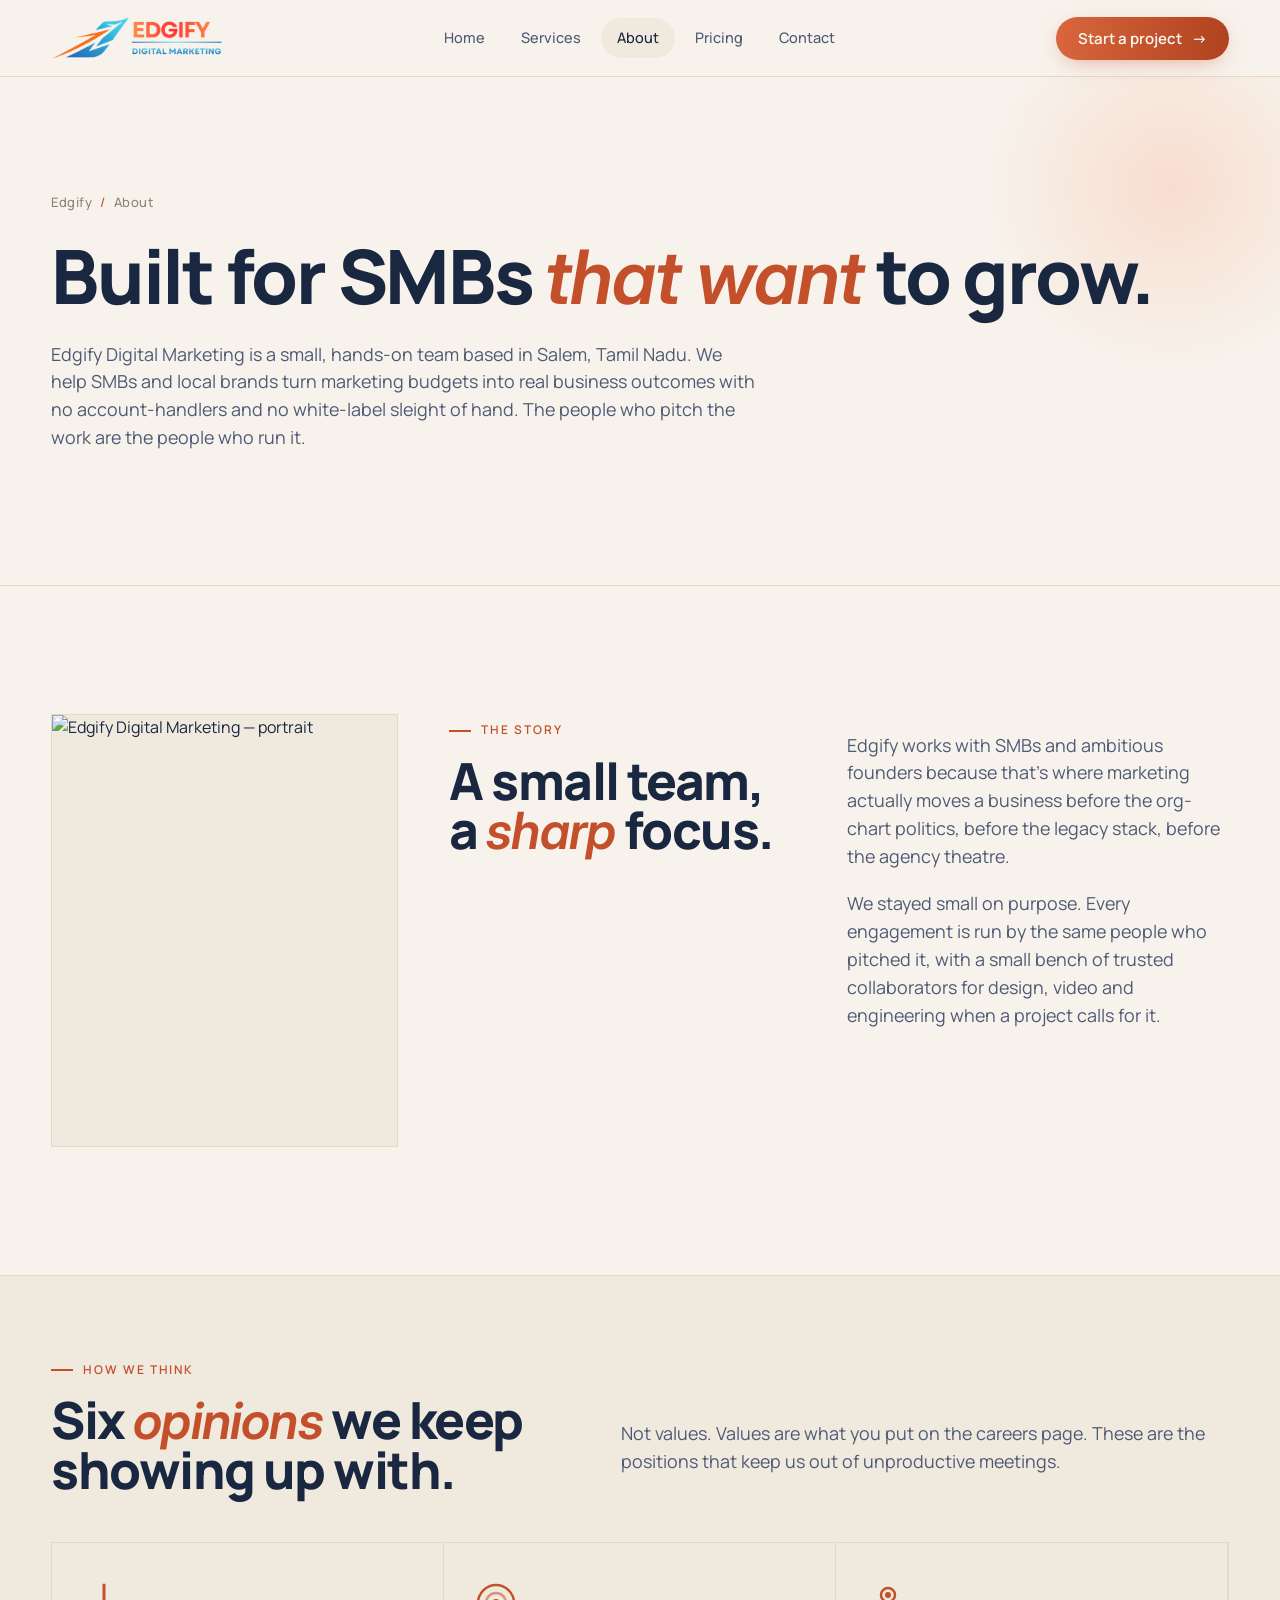
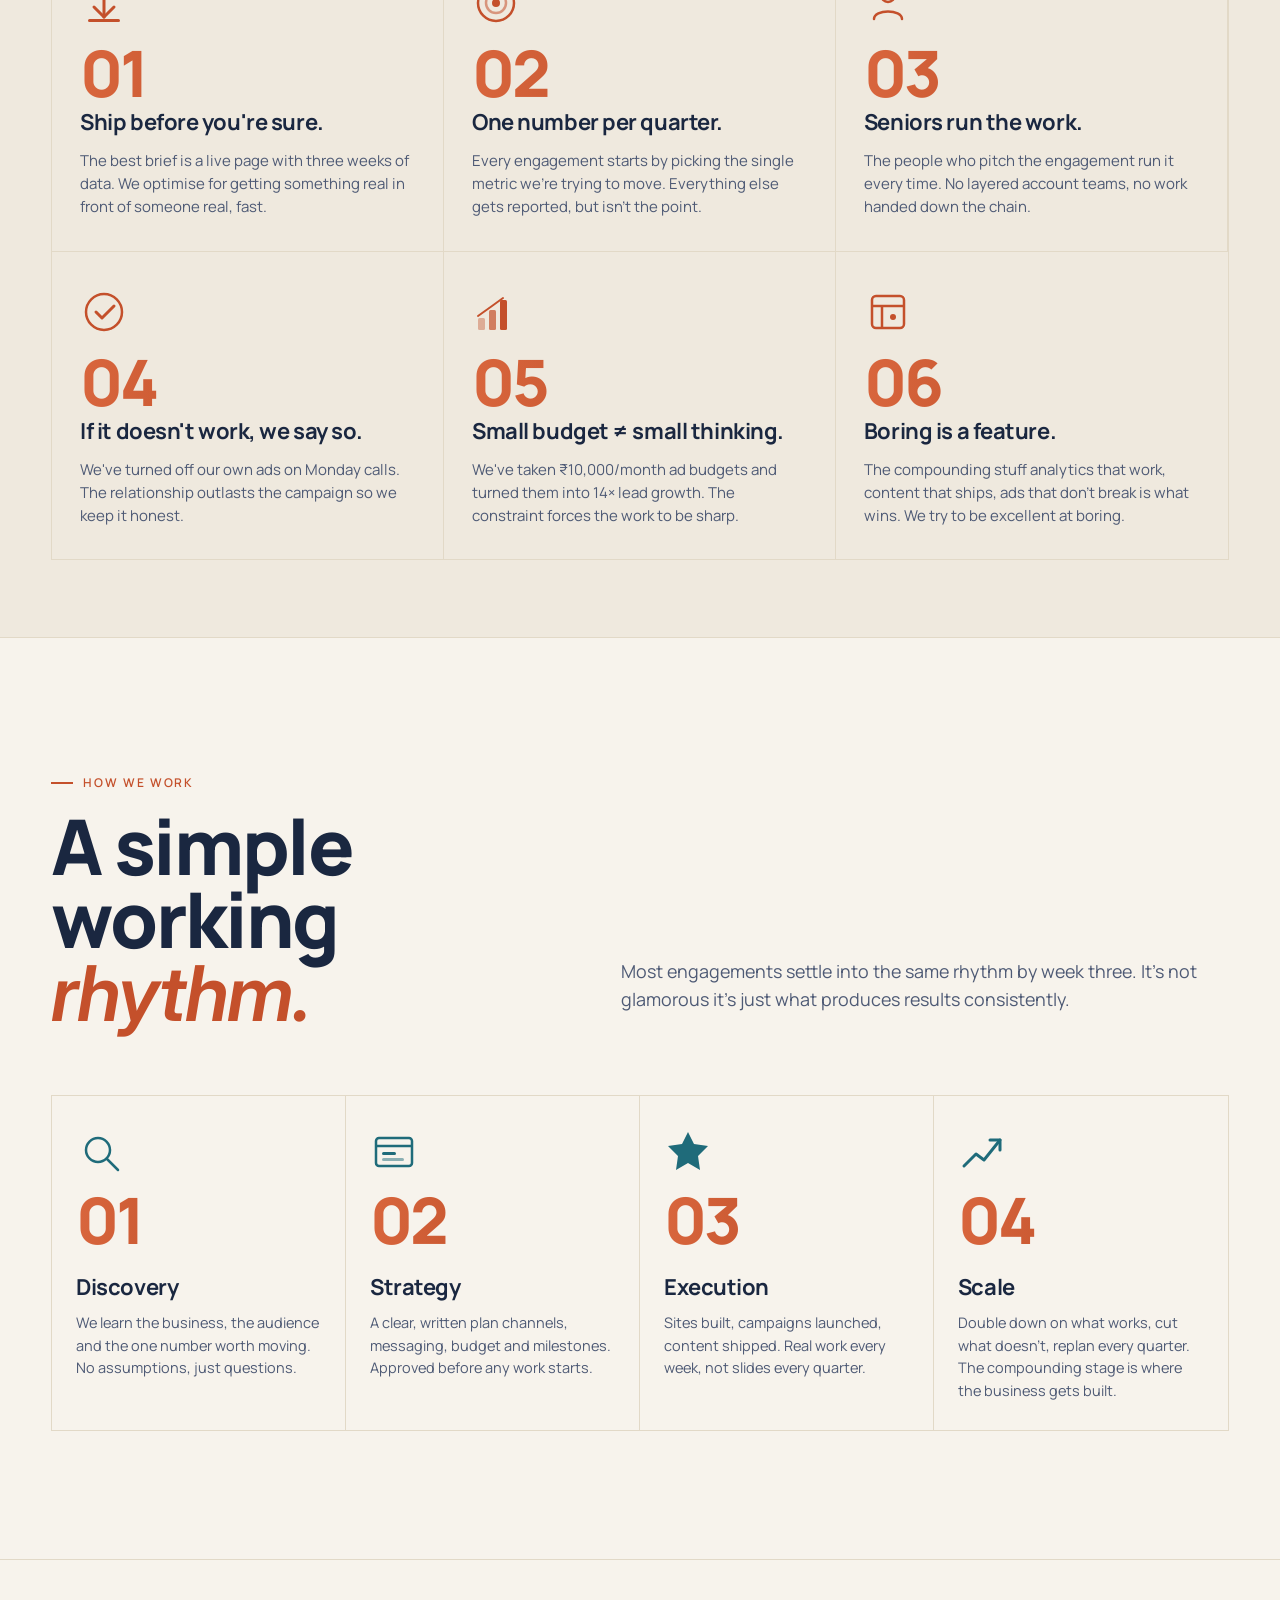
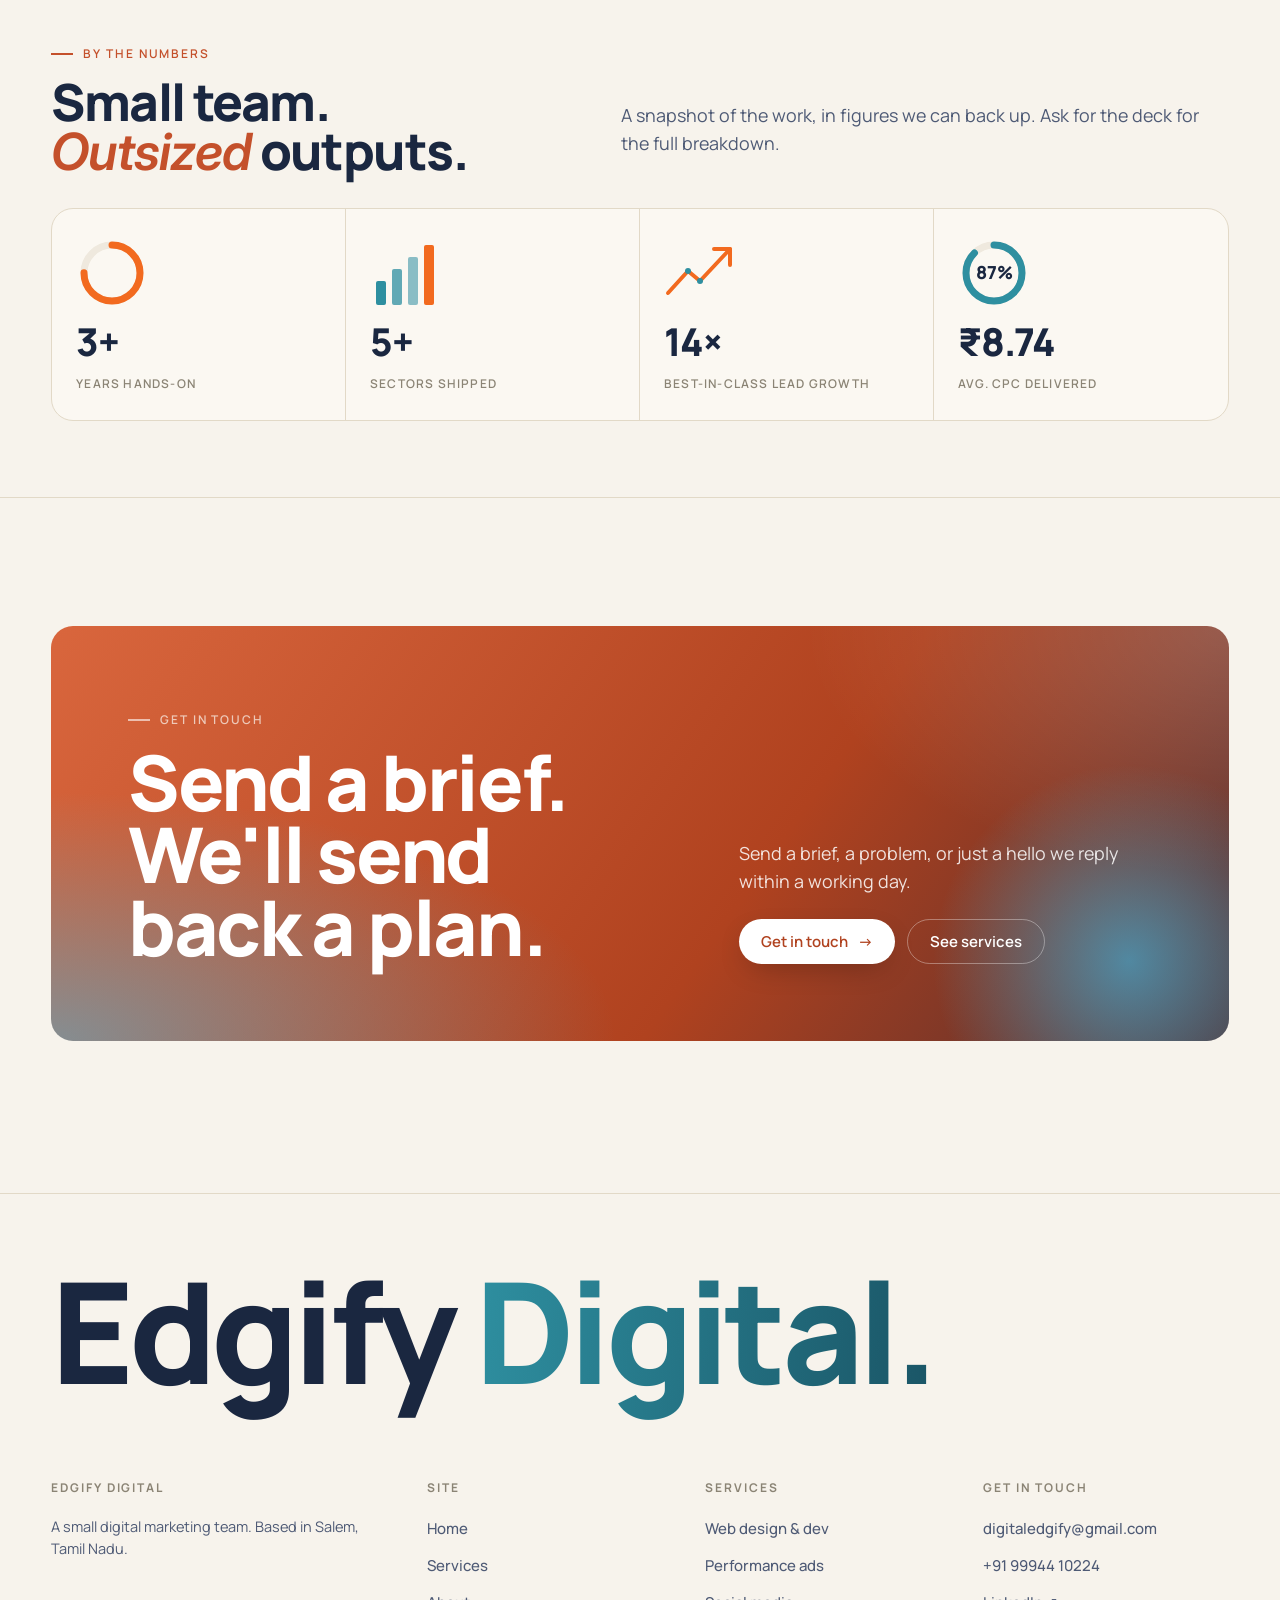
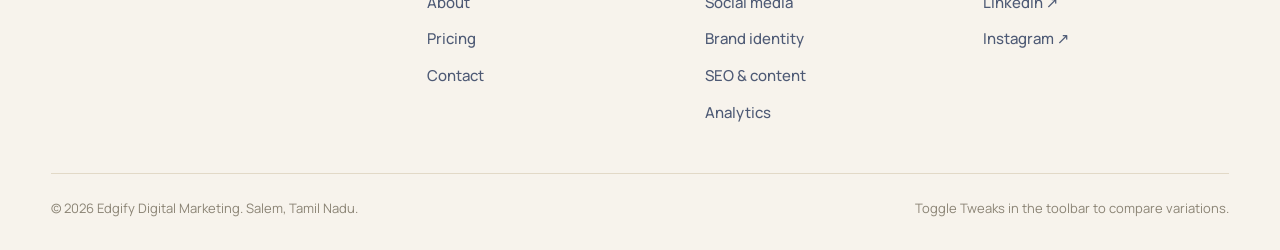
==== about.html @ 475a7336 "Add files via upload" ====
<!DOCTYPE html>
<html lang="en" data-variation="editorial">
<head>
<meta charset="UTF-8" />
<meta name="viewport" content="width=device-width, initial-scale=1.0" />
<title>About Edgify Digital Marketing</title>
<meta name="description" content="A small agency for SMBs. Based in Salem, Tamil Nadu built for businesses that want to ship work, not pitches." />
<link rel="stylesheet" href="assets/styles.css" />
</head>
<body data-screen-label="About">

<header class="nav">
 <div class="container nav-inner">
 <a class="brand" href="index.html" aria-label="Edgify Digital Marketing home"><img src="assets/edgify-logo-light.png" alt="Edgify Digital Marketing" /></a>
 <nav class="nav-links" aria-label="Primary">
 <a href="index.html">Home</a>
 <a href="services.html">Services</a>
 <a href="about.html" class="is-active">About</a>
 <a href="pricing.html">Pricing</a>
 <a href="contact.html">Contact</a>
 </nav>
 <div class="nav-cta">
 <a href="contact.html" class="btn btn-primary">Start a project <span class="btn-arrow">→</span></a>
 </div>
 </div>
</header>

<!-- ============== BANNER ============== -->
<section class="page-banner">
 <div class="container">
 <div class="crumbs"><a href="index.html">Edgify</a> <span>/</span> About</div>
 <h1 class="display h-xl" style="font-size: 75px">Built for SMBs <span class="ital">that want</span> to grow.</h1>
 <p class="lede" style="margin-top:28px;max-width:64ch;">
 Edgify Digital Marketing is a small, hands-on team based in Salem, Tamil Nadu.
 We help SMBs and local brands turn marketing budgets into real business outcomes with no account-handlers and no white-label sleight of hand. The people who pitch
 the work are the people who run it.
 </p>
 </div>
</section>

<!-- ============== STORY ============== -->
<section class="section">
 <div class="container">
 <div class="story-grid">
 <img class="story-portrait" src="assets/about-portrait.webp" alt="Edgify Digital Marketing — portrait" loading="lazy" />
 <div>
 <div class="eyebrow">The story</div>
 <h2 class="display h-md" style="margin-top:16px;">A small team, <br />a <span class="ital">sharp</span> focus.</h2>
 </div>
 <div>
 <p class="lede">
 Edgify works with SMBs and ambitious founders because that's where marketing
 actually moves a business before the org-chart politics, before the legacy stack,
 before the agency theatre.
 </p>
 <p class="lede" style="margin-top:20px;">
 We stayed small on purpose. Every engagement is run by the same people who
 pitched it, with a small bench of trusted collaborators for design, video and
 engineering when a project calls for it.
 </p>
 </div>
 </div>
 </div>
</section>

<!-- ============== VALUES ============== -->
<section class="section-tight" style="background:var(--bg-2);border-block:1px solid var(--line);">
 <div class="container">
 <div class="section-head" style="margin-bottom:48px;">
 <div>
 <div class="eyebrow">How we think</div>
 <h2 class="display h-md" style="margin-top:16px;">Six <span class="ital">opinions</span> we keep showing up with.</h2>
 </div>
 <p class="lede">
 Not values. Values are what you put on the careers page. These are the
 positions that keep us out of unproductive meetings.
 </p>
 </div>
 </div>
 <div class="container" style="padding-inline:0;">
 <div class="values" style="border-inline:1px solid var(--line);margin-inline:var(--pad);">
 <div class="value">
 <span class="icon-mark"><svg viewBox="0 0 48 48" fill="none">
 <path d="M24 6 L24 38" stroke="currentColor" stroke-width="3" stroke-linecap="round"/>
 <path d="M14 28 L24 38 L34 28" stroke="currentColor" stroke-width="3" stroke-linecap="round" stroke-linejoin="round" fill="none"/>
 <rect x="8" y="40" width="32" height="3" rx="1.5" fill="currentColor"/>
 </svg></span>
 <div class="step-num">01</div>
 <h4>Ship before you're sure.</h4>
 <p>The best brief is a live page with three weeks of data. We optimise for getting something real in front of someone real, fast.</p>
 </div>
 <div class="value">
 <span class="icon-mark"><svg viewBox="0 0 48 48" fill="none">
 <circle cx="24" cy="24" r="18" stroke="currentColor" stroke-width="2.5"/>
 <circle cx="24" cy="24" r="10" stroke="currentColor" stroke-width="2.5" opacity="0.55"/>
 <circle cx="24" cy="24" r="4" fill="currentColor"/>
 </svg></span>
 <div class="step-num">02</div>
 <h4>One number per quarter.</h4>
 <p>Every engagement starts by picking the single metric we're trying to move. Everything else gets reported, but isn't the point.</p>
 </div>
 <div class="value">
 <span class="icon-mark"><svg viewBox="0 0 48 48" fill="none">
 <circle cx="24" cy="16" r="7" stroke="currentColor" stroke-width="2.5"/>
 <path d="M10 40 C 10 30, 38 30, 38 40" stroke="currentColor" stroke-width="2.5" fill="none" stroke-linecap="round"/>
 <circle cx="24" cy="16" r="3" fill="currentColor"/>
 </svg></span>
 <div class="step-num">03</div>
 <h4>Seniors run the work.</h4>
 <p>The people who pitch the engagement run it every time. No layered account teams, no work handed down the chain.</p>
 </div>
 <div class="value">
 <span class="icon-mark"><svg viewBox="0 0 48 48" fill="none">
 <circle cx="24" cy="24" r="18" stroke="currentColor" stroke-width="2.5"/>
 <path d="M16 24 L22 30 L34 18" stroke="currentColor" stroke-width="3" stroke-linecap="round" stroke-linejoin="round" fill="none"/>
 </svg></span>
 <div class="step-num">04</div>
 <h4>If it doesn't work, we say so.</h4>
 <p>We've turned off our own ads on Monday calls. The relationship outlasts the campaign so we keep it honest.</p>
 </div>
 <div class="value">
 <span class="icon-mark"><svg viewBox="0 0 48 48" fill="none">
 <rect x="6" y="30" width="7" height="12" rx="1.5" fill="currentColor" opacity="0.4"/>
 <rect x="17" y="22" width="7" height="20" rx="1.5" fill="currentColor" opacity="0.7"/>
 <rect x="28" y="12" width="7" height="30" rx="1.5" fill="currentColor"/>
 <path d="M6 28 L20 18 L31 10" stroke="currentColor" stroke-width="2" fill="none" stroke-linecap="round"/>
 </svg></span>
 <div class="step-num">05</div>
 <h4>Small budget &ne; small thinking.</h4>
 <p>We've taken &#8377;10,000/month ad budgets and turned them into 14&times; lead growth. The constraint forces the work to be sharp.</p>
 </div>
 <div class="value">
 <span class="icon-mark"><svg viewBox="0 0 48 48" fill="none">
 <rect x="8" y="8" width="32" height="32" rx="4" stroke="currentColor" stroke-width="2.5"/>
 <line x1="8" y1="18" x2="40" y2="18" stroke="currentColor" stroke-width="2.5"/>
 <line x1="18" y1="18" x2="18" y2="40" stroke="currentColor" stroke-width="2.5"/>
 <circle cx="29" cy="29" r="3" fill="currentColor"/>
 </svg></span>
 <div class="step-num">06</div>
 <h4>Boring is a feature.</h4>
 <p>The compounding stuff analytics that work, content that ships, ads that don't break is what wins. We try to be excellent at boring.</p>
 </div>
 </div>
 </div>
</section>

<!-- ============== APPROACH ============== -->
<section class="section">
 <div class="container">
 <div class="section-head">
 <div>
 <div class="eyebrow">How we work</div>
 <h2 class="display h-lg" style="margin-top:18px;">A simple working <span class="ital">rhythm.</span></h2>
 </div>
 <p class="lede">
 Most engagements settle into the same rhythm by week three.
 It's not glamorous it's just what produces results consistently.
 </p>
 </div>

 <div class="steps" style="border-inline:1px solid var(--line);">
 <div class="step">
 <span class="icon-mark"><svg viewBox="0 0 48 48" fill="none">
 <circle cx="22" cy="22" r="12" stroke="currentColor" stroke-width="2.5"/>
 <line x1="31" y1="31" x2="42" y2="42" stroke="currentColor" stroke-width="2.5" stroke-linecap="round"/>
 </svg></span>
 <div class="step-num">01</div>
 <h4>Discovery</h4>
 <p>We learn the business, the audience and the one number worth moving. No assumptions, just questions.</p>
 </div>
 <div class="step">
 <span class="icon-mark"><svg viewBox="0 0 48 48" fill="none">
 <rect x="6" y="10" width="36" height="28" rx="3" stroke="currentColor" stroke-width="2.5"/>
 <line x1="6" y1="18" x2="42" y2="18" stroke="currentColor" stroke-width="2.5"/>
 <rect x="12" y="24" width="14" height="3" rx="1.5" fill="currentColor"/>
 <rect x="12" y="30" width="22" height="3" rx="1.5" fill="currentColor" opacity="0.5"/>
 </svg></span>
 <div class="step-num">02</div>
 <h4>Strategy</h4>
 <p>A clear, written plan channels, messaging, budget and milestones. Approved before any work starts.</p>
 </div>
 <div class="step">
 <span class="icon-mark"><svg viewBox="0 0 48 48" fill="none">
 <path d="M24 4 L30 16 L44 18 L34 28 L36 42 L24 35 L12 42 L14 28 L4 18 L18 16 Z" fill="currentColor"/>
 </svg></span>
 <div class="step-num">03</div>
 <h4>Execution</h4>
 <p>Sites built, campaigns launched, content shipped. Real work every week, not slides every quarter.</p>
 </div>
 <div class="step">
 <span class="icon-mark"><svg viewBox="0 0 48 48" fill="none">
 <path d="M6 38 L18 26 L26 32 L42 12" stroke="currentColor" stroke-width="3" stroke-linecap="round" stroke-linejoin="round" fill="none"/>
 <path d="M32 12 L42 12 L42 22" stroke="currentColor" stroke-width="3" stroke-linecap="round" stroke-linejoin="round" fill="none"/>
 </svg></span>
 <div class="step-num">04</div>
 <h4>Scale</h4>
 <p>Double down on what works, cut what doesn't, replan every quarter. The compounding stage is where the business gets built.</p>
 </div>
 </div>
 </div>
</section>

<!-- ============== STATS INFOGRAPHIC ============== -->
<section class="section-tight" style="border-block:1px solid var(--line);">
 <div class="container">
 <div class="section-head" style="margin-bottom:32px;">
 <div>
 <div class="eyebrow">By the numbers</div>
 <h2 class="display h-md" style="margin-top:14px;">Small team. <span class="ital">Outsized</span> outputs.</h2>
 </div>
 <p class="lede">A snapshot of the work, in figures we can back up. Ask for the deck for the full breakdown.</p>
 </div>

 <div class="stat-viz">
 <div class="stat-cell">
 <div class="stat-art" aria-hidden="true">
 <svg viewBox="0 0 72 72">
 <circle cx="36" cy="36" r="28" fill="none" stroke="var(--bg-2)" stroke-width="7"/>
 <circle cx="36" cy="36" r="28" fill="none" stroke="var(--brand-orange)" stroke-width="7" stroke-dasharray="132 176" stroke-linecap="round" transform="rotate(-90 36 36)"/>
 </svg>
 </div>
 <div class="stat-num">3+</div>
 <div class="stat-lbl">Years hands-on</div>
 </div>
 <div class="stat-cell">
 <div class="stat-art" aria-hidden="true">
 <svg viewBox="0 0 72 72">
 <g fill="var(--brand-cyan)">
 <rect x="6" y="44" width="10" height="24" rx="2"/>
 <rect x="22" y="32" width="10" height="36" rx="2" opacity="0.75"/>
 <rect x="38" y="20" width="10" height="48" rx="2" opacity="0.55"/>
 <rect x="54" y="8" width="10" height="60" rx="2" fill="var(--brand-orange)"/>
 </g>
 </svg>
 </div>
 <div class="stat-num">5+</div>
 <div class="stat-lbl">Sectors shipped</div>
 </div>
 <div class="stat-cell">
 <div class="stat-art" aria-hidden="true">
 <svg viewBox="0 0 72 72">
 <path d="M4 56 L24 34 L36 44 L66 12" fill="none" stroke="var(--brand-orange)" stroke-width="4" stroke-linecap="round" stroke-linejoin="round"/>
 <path d="M50 12 L66 12 L66 28" fill="none" stroke="var(--brand-orange)" stroke-width="4" stroke-linecap="round" stroke-linejoin="round"/>
 <circle cx="24" cy="34" r="3" fill="var(--brand-cyan)"/>
 <circle cx="36" cy="44" r="3" fill="var(--brand-cyan)"/>
 </svg>
 </div>
 <div class="stat-num">14&times;</div>
 <div class="stat-lbl">Best-in-class lead growth</div>
 </div>
 <div class="stat-cell">
 <div class="stat-art" aria-hidden="true">
 <svg viewBox="0 0 72 72">
 <circle cx="36" cy="36" r="28" fill="none" stroke="var(--bg-2)" stroke-width="7"/>
 <circle cx="36" cy="36" r="28" fill="none" stroke="var(--brand-cyan)" stroke-width="7" stroke-dasharray="154 176" stroke-linecap="round" transform="rotate(-90 36 36)"/>
 <text x="36" y="42" text-anchor="middle" fill="var(--text)" font-family="Manrope" font-weight="800" font-size="18">87%</text>
 </svg>
 </div>
 <div class="stat-num">&#8377;8.74</div>
 <div class="stat-lbl">Avg. CPC delivered</div>
 </div>
 </div>
 </div>
</section>

<!-- ============== CTA ============== -->
<section class="section">
 <div class="container">
 <div class="cta-block">
 <div>
 <div class="eyebrow" style="color:var(--accent-ink);opacity:0.7;">Get in touch</div>
 <h2 class="display h-lg" style="margin-top:16px;">Send a brief. We'll send back a plan.</h2>
 </div>
 <div>
 <p class="lede">Send a brief, a problem, or just a hello we reply within a working day.</p>
 <div class="hero-actions" style="margin-top:24px;">
 <a class="btn btn-primary" href="contact.html">Get in touch <span class="btn-arrow">&rarr;</span></a>
 <a class="btn btn-ghost" href="services.html">See services</a>
 </div>
 </div>
 </div>
 </div>
</section>

<footer class="footer">
 <div class="container">
 <p class="footer-claim">Edgify <span class="grad">Digital.</span></p>
 <div class="footer-grid">
 <div class="footer-col">
 <h5>Edgify Digital</h5>
 <p style="color:var(--text-dim);font-size:14.5px;max-width:36ch;margin:0;">A small digital marketing team. Based in Salem, Tamil Nadu.</p>
 </div>
 <div class="footer-col">
 <h5>Site</h5>
 <ul>
 <li><a href="index.html">Home</a></li>
 <li><a href="services.html">Services</a></li>
 <li><a href="about.html">About</a></li>
 <li><a href="pricing.html">Pricing</a></li>
 <li><a href="contact.html">Contact</a></li>
 </ul>
 </div>
 <div class="footer-col">
 <h5>Services</h5>
 <ul>
 <li><a href="services.html#web">Web design &amp; dev</a></li>
 <li><a href="services.html#ads">Performance ads</a></li>
 <li><a href="services.html#social">Social media</a></li>
 <li><a href="services.html#brand">Brand identity</a></li>
 <li><a href="services.html#seo">SEO &amp; content</a></li>
 <li><a href="services.html#analytics">Analytics</a></li>
 </ul>
 </div>
 <div class="footer-col">
 <h5>Get in touch</h5>
 <ul>
 <li><a href="mailto:digitaledgify@gmail.com">digitaledgify@gmail.com</a></li>
 <li><a href="tel:+919994410224">+91 99944 10224</a></li>
 <li><a href="https://linkedin.com/in/snehapriya-karthikeyan-6699b81b1" target="_blank" rel="noopener">LinkedIn ↗</a></li>
 <li><a href="#">Instagram ↗</a></li>
 </ul>
 </div>
 </div>
 <div class="footer-bottom">
 <span>© 2026 Edgify Digital Marketing. Salem, Tamil Nadu.</span>
 <span>Toggle Tweaks in the toolbar to compare variations.</span>
 </div>
 </div>
</footer>

<script src="assets/image-slot.js"></script>
<script src="assets/mobile-nav.js"></script>
<script src="assets/tweaks.js"></script>
</body>
</html>
---- assets/styles.css ----
/* =========================================================
   Edgify Digital Marketing — shared stylesheet
   Brand palette pulled from the logo:
     Coral   #FF6B3B  — wordmark gradient start
     Red     #E63A2A  — wordmark gradient end
     Sky     #3FC1F0  — mark light
     Blue    #1F7CC8  — mark deep / subtitle
     Navy    #0B2A4A  — deep support
   Two variations: Bold Dark (default) and Bold Light.
   ========================================================= */

@import url('https://fonts.googleapis.com/css2?family=Manrope:wght@400;500;600;700;800&family=Inter:wght@400;500;600&display=swap');

/* ---------- BRAND TOKENS (variation-agnostic) ---------- */
:root {
  /* Sampled from the logo:
       Coral   #FF6B3B  — wordmark gradient start
       Red     #E63A2A  — wordmark gradient end
       Sky     #3FC1F0  — mark light
       Blue    #1F7CC8  — mark deep / subtitle
       Ink     #0B2A4A  — deep navy support
  */
  --brand-coral:  #FF6B3B;
  --brand-red:    #E63A2A;
  --brand-orange: #F26A1F;
  --brand-sky:    #3FC1F0;
  --brand-cyan:   #3FC1F0;
  --brand-blue:   #1F7CC8;
  --brand-navy:   #0B2A4A;
  --brand-orange-soft: #FFE4D5;

  --radius: 14px;
  --radius-lg: 22px;
  --container: 1280px;
  --pad: clamp(20px, 4vw, 56px);

  --font-display: 'Manrope', system-ui, sans-serif;
  --font-body:    'Manrope', system-ui, sans-serif;
  --display-weight: 800;
  --display-tracking: -0.03em;
  --display-italic: normal;
  --display-case: none;
}

/* ---------- VARIATION A: BOLD DARK (default) ---------- */
:root,
:root[data-variation="sharp"] {
  --bg:           #07172B;   /* deep brand navy */
  --bg-2:         #0F2540;
  --surface:      #142F4F;
  --line:         #1F3F66;
  --text:         #F4F8FF;
  --text-dim:     #A7BCD6;
  --text-mute:    #6F86A3;

  --accent:       var(--brand-coral);
  --accent-ink:   #FFFFFF;
  --accent-2:     var(--brand-sky);
  --accent-soft:  rgba(255,107,59,0.16);
}

/* ---------- VARIATION B: BOLD LIGHT (premium editorial) ---------- */
:root[data-variation="editorial"] {
  --bg:           #F7F3EC;   /* warm paper */
  --bg-2:         #EFE9DE;   /* deeper cream */
  --surface:      #FBF8F2;   /* ivory */
  --line:         #E2D9C7;   /* warm taupe */
  --text:         #1A2740;   /* ink navy */
  --text-dim:     #4E5A75;
  --text-mute:    #8B8475;   /* warm gray-taupe */

  --accent:       #C4502B;   /* burnished terracotta — restrained coral */
  --accent-ink:   #FBF8F2;
  --accent-2:     #1F6B7A;   /* deep teal — restrained cyan */
  --accent-soft:  rgba(196,80,43,0.10);

  /* Override gradient endpoints used by .grad / .grad-orange / case thumbs */
  --brand-coral:  #D9663D;
  --brand-red:    #B0421F;
  --brand-sky:    #2E8FA0;
  --brand-cyan:   #2E8FA0;
  --brand-blue:   #1A5566;
  --brand-navy:   #0E1F3A;
}

/* ---------- Display type variants (tweak) ---------- */
:root[data-typeset="grotesk"] {
  --font-display: 'Manrope', system-ui, sans-serif;
  --display-weight: 800;
  --display-tracking: -0.03em;
  --display-case: none;
}
:root[data-typeset="serif"] {
  --font-display: 'Inter', system-ui, sans-serif;
  --display-weight: 700;
  --display-tracking: -0.025em;
  --display-case: none;
}
:root[data-typeset="condensed"] {
  --font-display: 'Manrope', system-ui, sans-serif;
  --display-weight: 800;
  --display-tracking: -0.05em;
  --display-case: uppercase;
}

/* ---------- Reset / base ---------- */
*, *::before, *::after { box-sizing: border-box; }
html { -webkit-text-size-adjust: 100%; scroll-behavior: smooth; }
body {
  margin: 0;
  font-family: var(--font-body);
  background: var(--bg);
  color: var(--text);
  font-size: 16px;
  line-height: 1.55;
  -webkit-font-smoothing: antialiased;
  text-rendering: optimizeLegibility;
}
img, svg { display: block; max-width: 100%; }
a { color: inherit; text-decoration: none; }
button { font: inherit; cursor: pointer; border: 0; background: none; color: inherit; }
hr { border: 0; border-top: 1px solid var(--line); margin: 0; }

::selection { background: var(--accent); color: var(--accent-ink); }

/* ---------- Layout primitives ---------- */
.container {
  max-width: var(--container);
  margin: 0 auto;
  padding-inline: var(--pad);
}
.section { padding-block: clamp(72px, 10vw, 140px); }
.section-tight { padding-block: clamp(48px, 6vw, 80px); }

/* ---------- Display type ---------- */
.display {
  font-family: var(--font-display);
  font-weight: var(--display-weight);
  letter-spacing: var(--display-tracking);
  font-style: var(--display-italic);
  text-transform: var(--display-case);
  line-height: 0.95;
  color: var(--text);
  text-wrap: balance;
  margin: 0;
}
.h-xl { font-size: clamp(48px, 9vw, 132px); }
.h-lg { font-size: clamp(40px, 6vw, 84px); }
.h-md { font-size: clamp(32px, 4vw, 56px); }
.h-sm { font-size: clamp(24px, 2.6vw, 36px); }

.eyebrow {
  font-family: var(--font-body);
  font-size: 12px;
  letter-spacing: 0.16em;
  text-transform: uppercase;
  font-weight: 600;
  color: var(--accent);
  display: inline-flex;
  align-items: center;
  gap: 10px;
}
.eyebrow::before {
  content: "";
  width: 22px;
  height: 2px;
  background: currentColor;
}

.lede {
  font-size: clamp(17px, 1.4vw, 21px);
  line-height: 1.55;
  color: var(--text-dim);
  max-width: 60ch;
  text-wrap: pretty;
}

/* accent helpers */
.text-accent { color: var(--accent); }
.text-cyan   { color: var(--accent-2); }

/* italic accent (used in headlines) */
.ital {
  font-family: 'Inter', system-ui, sans-serif;
  font-style: italic;
  font-weight: 600;
  letter-spacing: -0.015em;
  color: var(--accent);
}

/* gradient text for highlighted words (matches logo cyan→blue) */
.grad {
  background: linear-gradient(95deg, var(--brand-sky) 0%, var(--brand-blue) 100%);
  -webkit-background-clip: text;
  background-clip: text;
  color: transparent;
}
.grad-orange {
  background: linear-gradient(95deg, var(--brand-coral) 0%, var(--brand-red) 100%);
  -webkit-background-clip: text;
  background-clip: text;
  color: transparent;
}

/* ---------- Nav ---------- */
.nav {
  position: sticky;
  top: 0;
  z-index: 50;
  background: color-mix(in oklab, var(--bg) 86%, transparent);
  backdrop-filter: blur(14px);
  -webkit-backdrop-filter: blur(14px);
  border-bottom: 1px solid var(--line);
}
.nav-inner {
  display: flex;
  align-items: center;
  justify-content: space-between;
  gap: 24px;
  height: 76px;
}
.brand {
  display: inline-flex;
  align-items: center;
  gap: 0;
}
.brand img {
  height: 44px;
  width: auto;
  display: block;
}
.nav-links {
  display: flex;
  gap: 4px;
  align-items: center;
}
.nav-links a {
  padding: 9px 16px;
  border-radius: 999px;
  font-size: 14.5px;
  font-weight: 500;
  color: var(--text-dim);
  transition: color .15s ease, background .15s ease;
}
.nav-links a:hover { color: var(--text); background: var(--bg-2); }
.nav-links a.is-active { color: var(--text); background: var(--bg-2); }

@media (max-width: 820px) {
  .nav-links { display: none; }
  .brand img { height: 36px; }
}

/* ---------- Buttons ---------- */
.btn {
  display: inline-flex;
  align-items: center;
  gap: 10px;
  padding: 14px 22px;
  border-radius: 999px;
  font-family: var(--font-body);
  font-weight: 600;
  font-size: 15px;
  line-height: 1;
  transition: transform .15s ease, background .15s ease, color .15s ease, border-color .15s ease, box-shadow .15s ease;
  white-space: nowrap;
}
.btn-primary {
  background: linear-gradient(95deg, var(--brand-coral) 0%, var(--brand-red) 100%);
  color: var(--accent-ink);
  box-shadow: 0 6px 24px -8px color-mix(in oklab, var(--accent) 55%, transparent);
}
.btn-primary:hover { transform: translateY(-1px); box-shadow: 0 10px 30px -8px color-mix(in oklab, var(--accent) 70%, transparent); }
.btn-ghost {
  border: 1px solid var(--line);
  color: var(--text);
}
.btn-ghost:hover { background: var(--bg-2); border-color: var(--text-dim); }
.btn-cyan {
  background: var(--accent-2);
  color: #fff;
}
.btn-cyan:hover { transform: translateY(-1px); }
.btn-arrow { transition: transform .2s ease; display: inline-block; }
.btn:hover .btn-arrow { transform: translateX(3px); }

/* ---------- Hero ---------- */
.hero { padding-top: clamp(48px, 6vw, 96px); padding-bottom: clamp(56px, 7vw, 120px); position: relative; overflow: hidden; }

/* glow background fixture */
.hero::before {
  content: "";
  position: absolute;
  inset: -200px -200px auto auto;
  width: 760px;
  height: 760px;
  background:
    radial-gradient(closest-side, rgba(255,107,59,0.26), transparent 70%);
  pointer-events: none;
  z-index: 0;
}
.hero::after {
  content: "";
  position: absolute;
  left: -260px;
  bottom: -260px;
  width: 800px;
  height: 800px;
  background:
    radial-gradient(closest-side, rgba(63,193,240,0.24), transparent 70%);
  pointer-events: none;
  z-index: 0;
}
:root[data-variation="editorial"] .hero::before { background: radial-gradient(closest-side, rgba(255,107,59,0.16), transparent 70%); }
:root[data-variation="editorial"] .hero::after  { background: radial-gradient(closest-side, rgba(31,124,200,0.12), transparent 70%); }

.hero .container { position: relative; z-index: 1; }

/* Split layout (default) */
.hero[data-layout="split"] .hero-grid {
  display: grid;
  grid-template-columns: 1.25fr 1fr;
  gap: clamp(32px, 5vw, 80px);
  align-items: end;
}
.hero[data-layout="split"] .hero-visual {
  align-self: end;
  aspect-ratio: 3/5;
  position: relative;
  border-radius: var(--radius-lg);
  overflow: hidden;
  background: var(--surface);
  border: 1px solid var(--line);
}
@media (max-width: 900px) {
  .hero[data-layout="split"] .hero-grid { grid-template-columns: 1fr; }
  .hero[data-layout="split"] .hero-visual { min-height: 280px; }
}

/* Centered layout */
.hero[data-layout="centered"] .hero-grid {
  display: grid;
  gap: 40px;
  text-align: center;
  justify-items: center;
}
.hero[data-layout="centered"] .hero-grid .lede { margin-inline: auto; text-align: center; }
.hero[data-layout="centered"] .hero-actions { justify-content: center; }
.hero[data-layout="centered"] .hero-visual,
.hero[data-layout="centered"] .hero-rail { display: none; }

/* List layout */
.hero[data-layout="list"] .hero-grid {
  display: grid;
  grid-template-columns: 1.4fr 1fr;
  gap: clamp(32px, 5vw, 80px);
  align-items: end;
}
.hero[data-layout="list"] .hero-visual { display: none; }
.hero[data-layout="list"] .hero-rail { display: block; }
.hero-rail { display: none; }
.hero-rail ol {
  list-style: none;
  margin: 0;
  padding: 0;
  border-top: 1px solid var(--line);
}
.hero-rail li {
  display: grid;
  grid-template-columns: 40px 1fr auto;
  align-items: center;
  gap: 14px;
  padding: 16px 0;
  border-bottom: 1px solid var(--line);
  font-size: 17px;
  font-weight: 500;
  color: var(--text);
}
.hero-rail li span:first-child {
  color: var(--accent);
  font-weight: 700;
  font-size: 13px;
  letter-spacing: 0.04em;
}
.hero-rail li span:last-child {
  color: var(--accent);
  font-size: 16px;
}
@media (max-width: 900px) {
  .hero[data-layout="list"] .hero-grid { grid-template-columns: 1fr; }
}

.hero-actions {
  display: flex;
  flex-wrap: wrap;
  gap: 12px;
  margin-top: 36px;
}

.hero-meta {
  display: flex;
  gap: 32px;
  margin-top: 56px;
  padding-top: 28px;
  border-top: 1px solid var(--line);
  flex-wrap: wrap;
}
.hero-meta > div { flex: 1; min-width: 140px; }
.hero-meta .num {
  font-family: var(--font-display);
  font-weight: var(--display-weight);
  font-size: clamp(28px, 3vw, 44px);
  letter-spacing: var(--display-tracking);
  line-height: 1;
  color: var(--text);
}
.hero-meta .lbl { font-size: 13px; color: var(--text-mute); margin-top: 8px; font-weight: 500; }

/* Hero visual — gradient panel echoing the logo (cyan → navy + orange streak) */
.hero-orbit {
  position: relative;
  width: 100%;
  height: 100%;
  background:
    radial-gradient(85% 100% at 18% 95%, rgba(63,193,240,0.50), transparent 65%),
    radial-gradient(70% 85% at 100% 5%, rgba(255,107,59,0.40), transparent 60%),
    linear-gradient(155deg, var(--brand-sky) 0%, var(--brand-blue) 40%, var(--brand-navy) 100%);
}
:root[data-variation="editorial"] .hero-orbit {
  background:
    radial-gradient(85% 100% at 18% 95%, rgba(63,193,240,0.60), transparent 65%),
    radial-gradient(70% 85% at 100% 5%, rgba(255,107,59,0.45), transparent 60%),
    linear-gradient(155deg, var(--brand-sky) 0%, var(--brand-blue) 40%, var(--brand-navy) 100%);
}
.hero-orbit-mark {
  position: absolute;
  inset: 0;
  display: flex;
  align-items: center;
  justify-content: center;
  padding: 36px;
}
.hero-orbit-mark img { width: 78%; height: auto; filter: drop-shadow(0 14px 40px rgba(0,0,0,0.35)); }
.hero-orbit-pills {
  position: absolute;
  left: 24px;
  bottom: 24px;
  right: 24px;
  display: flex;
  gap: 8px;
  flex-wrap: wrap;
}
.hero-orbit-pill {
  background: rgba(255,255,255,0.10);
  backdrop-filter: blur(8px);
  border: 1px solid rgba(255,255,255,0.18);
  color: #fff;
  font-size: 12px;
  font-weight: 600;
  padding: 7px 12px;
  border-radius: 999px;
  letter-spacing: 0.04em;
}
.hero-orbit-pill.is-on { background: linear-gradient(95deg, var(--brand-coral), var(--brand-red)); border-color: transparent; }

/* Hero photo (replaces orbit) */
.hero-photo {
  width: 100%;
  height: 100%;
  object-fit: cover;
  object-position: center center;
  display: block;
}

/* ---------- Marquee ---------- */
.marquee {
  border-block: 1px solid var(--line);
  overflow: hidden;
  padding-block: 20px;
  background: var(--bg);
}
.marquee-track {
  display: flex;
  gap: 56px;
  align-items: center;
  white-space: nowrap;
  animation: marquee 38s linear infinite;
  font-family: var(--font-display);
  font-weight: 700;
  font-size: clamp(20px, 2.4vw, 30px);
  letter-spacing: -0.02em;
  color: var(--text);
}
.marquee-track .dot { color: var(--accent); }
.marquee:hover .marquee-track { animation-play-state: paused; }
@keyframes marquee {
  from { transform: translateX(0); }
  to   { transform: translateX(-50%); }
}

/* ---------- Services grid ---------- */
.services {
  display: grid;
  grid-template-columns: repeat(12, 1fr);
  gap: 0;
  border-top: 1px solid var(--line);
}
.service {
  grid-column: span 4;
  padding: 36px 28px 32px;
  border-right: 1px solid var(--line);
  border-bottom: 1px solid var(--line);
  position: relative;
  transition: background .2s ease;
  display: flex;
  flex-direction: column;
  gap: 16px;
  min-height: 300px;
}
.service::before {
  content: "";
  position: absolute;
  inset: auto 0 0 0;
  height: 3px;
  background: var(--accent);
  transform: scaleX(0);
  transform-origin: left;
  transition: transform .25s ease;
}
.service-mark {
  width: 56px;
  height: 56px;
  color: var(--accent);
  display: flex;
  align-items: center;
  justify-content: center;
  margin-bottom: 4px;
}
.service-mark svg {
  width: 100%;
  height: 100%;
  transition: transform .35s cubic-bezier(.2,.7,.2,1);
}
.service:hover .service-mark svg { transform: rotate(-4deg) scale(1.04); }
.service:hover { background: var(--bg-2); }
.service:hover::before { transform: scaleX(1); }
.service-icon {
  width: 44px; height: 44px;
  border-radius: 12px;
  background: var(--accent-soft);
  color: var(--accent);
  display: flex; align-items: center; justify-content: center;
  font-family: var(--font-display); font-weight: 800; font-size: 18px;
  letter-spacing: -0.04em;
}
.service-num {
  font-family: var(--font-display);
  font-weight: 700;
  font-size: 13px;
  color: var(--accent);
  letter-spacing: 0.08em;
  text-transform: uppercase;
}
.service h3 {
  font-family: var(--font-display);
  font-weight: 700;
  letter-spacing: -0.02em;
  font-size: clamp(22px, 2vw, 28px);
  line-height: 1.1;
  margin: 0;
  text-wrap: balance;
}
.service p {
  margin: 0;
  color: var(--text-dim);
  font-size: 15px;
  line-height: 1.55;
}
.service-cta {
  margin-top: auto;
  display: inline-flex;
  align-items: center;
  gap: 8px;
  font-size: 14px;
  font-weight: 600;
  color: var(--accent);
}
@media (max-width: 1000px) {
  .service { grid-column: span 6; }
}
@media (max-width: 640px) {
  .service { grid-column: span 12; min-height: 0; }
}

/* ---------- Section header ---------- */
.section-head {
  display: grid;
  grid-template-columns: 1fr 1.2fr;
  gap: clamp(24px, 5vw, 80px);
  align-items: end;
  margin-bottom: clamp(40px, 5vw, 72px);
}
@media (max-width: 820px) {
  .section-head { grid-template-columns: 1fr; }
}

/* ---------- Process / steps ---------- */
.steps {
  display: grid;
  grid-template-columns: repeat(4, 1fr);
  gap: 0;
  border-top: 1px solid var(--line);
}
.step {
  padding: 32px 24px 28px;
  border-right: 1px solid var(--line);
  border-bottom: 1px solid var(--line);
  position: relative;
}
.step:last-child { border-right: 0; }
.step-num {
  font-family: var(--font-display);
  font-weight: 800;
  letter-spacing: -0.05em;
  font-size: clamp(40px, 5vw, 72px);
  color: var(--accent);
  line-height: 1;
  background: linear-gradient(95deg, var(--brand-coral) 0%, var(--brand-red) 100%);
  -webkit-background-clip: text;
  background-clip: text;
  color: transparent;
}
.step h4 {
  font-family: var(--font-display);
  font-weight: 700;
  letter-spacing: -0.02em;
  font-size: 22px;
  margin: 18px 0 8px;
}
.step p { margin: 0; color: var(--text-dim); font-size: 14.5px; }
@media (max-width: 820px) {
  .steps { grid-template-columns: repeat(2, 1fr); }
  .step:nth-child(2) { border-right: 0; }
}

/* ---------- Work / case studies ---------- */
.work {
  display: grid;
  grid-template-columns: repeat(6, 1fr);
  gap: 24px;
}
.case {
  border: 1px solid var(--line);
  border-radius: var(--radius-lg);
  overflow: hidden;
  background: var(--surface);
  display: flex;
  flex-direction: column;
  transition: transform .2s ease;
}
.case:hover { transform: translateY(-3px); }
.case .case-thumb { aspect-ratio: 4/3; }
.case-body { padding: 24px 26px 26px; }
.case-tag {
  font-size: 11.5px;
  letter-spacing: 0.12em;
  text-transform: uppercase;
  color: var(--accent);
  font-weight: 700;
}
.case h4 {
  font-family: var(--font-display);
  font-weight: 700;
  letter-spacing: -0.02em;
  font-size: 24px;
  margin: 10px 0 6px;
  line-height: 1.15;
}
.case p { margin: 0; color: var(--text-dim); font-size: 14.5px; }
.case-result {
  display: flex;
  gap: 18px;
  margin-top: 20px;
  padding-top: 18px;
  border-top: 1px solid var(--line);
  flex-wrap: wrap;
}
.case-result .num {
  font-family: var(--font-display);
  font-weight: 800;
  letter-spacing: -0.03em;
  font-size: 24px;
  color: var(--text);
}
.case-result .lbl { font-size: 11.5px; color: var(--text-mute); text-transform: uppercase; letter-spacing: 0.08em; margin-top: 4px; font-weight: 600; }
.case-feature { grid-column: span 4; }
.case-half    { grid-column: span 2; }
@media (max-width: 1000px) {
  .case-feature, .case-half { grid-column: span 3; }
}
@media (max-width: 720px) {
  .case-feature, .case-half { grid-column: span 6; }
}

/* Case thumb fills — lean into the logo gradient (cyan → navy + orange streaks) */
.case-thumb {
  position: relative;
  overflow: hidden;
  display: flex;
  align-items: flex-end;
  justify-content: flex-start;
  padding: 24px;
  color: #fff;
  font-family: var(--font-display);
  font-weight: 800;
  font-size: 36px;
  letter-spacing: -0.03em;
  line-height: 0.95;
}
.case-thumb.t-1 { background: linear-gradient(150deg, var(--brand-sky) 0%, var(--brand-blue) 55%, var(--brand-navy) 100%); }
.case-thumb.t-2 { background: linear-gradient(150deg, var(--brand-coral) 0%, var(--brand-red) 55%, var(--brand-navy) 100%); }
.case-thumb.t-3 { background: linear-gradient(150deg, var(--brand-sky) 0%, var(--brand-blue) 100%); }
.case-thumb.t-4 { background: linear-gradient(150deg, var(--brand-navy) 0%, var(--brand-coral) 100%); }
.case-thumb.t-5 { background: linear-gradient(150deg, var(--brand-blue) 0%, var(--brand-navy) 60%, var(--brand-red) 100%); }
.case-thumb .thumb-art {
  position: absolute;
  inset: 0;
  width: 100%;
  height: 100%;
  pointer-events: none;
}
.case-thumb .thumb-label {
  position: relative;
  z-index: 2;
  text-shadow: 0 2px 12px rgba(0,0,0,0.4);
}
.case:hover .case-thumb .thumb-art { transform: scale(1.04); transition: transform .5s ease; }

/* Website-screenshot hover-scroll */
.case-thumb.has-shot { background: var(--bg-2); }
.case-thumb.has-shot::after { display: none; } /* drop the striped overlay on screenshot thumbs */
.case-shot {
  position: absolute;
  inset: 0;
  overflow: hidden;
  border-radius: inherit;
  z-index: 0;
}
.case-shot img {
  display: block;
  width: 100%;
  height: auto;
  transform: translateY(0);
  transition: transform 0.45s ease-out;
}
.case:hover .case-shot img,
.case:focus-within .case-shot img {
  transform: translateY(var(--shot-end, -80%));
  transition: transform var(--shot-dur, 8s) linear;
}
.case-thumb.has-shot .thumb-label {
  position: absolute;
  left: 24px;
  bottom: 24px;
  right: 24px;
  z-index: 3;
  padding: 10px 14px;
  background: color-mix(in oklab, var(--brand-navy) 80%, transparent);
  color: #fff;
  border-radius: 8px;
  font-size: 22px;
  width: max-content;
  max-width: calc(100% - 48px);
  backdrop-filter: blur(6px);
  -webkit-backdrop-filter: blur(6px);
}
.case-thumb::after {
  content: "";
  position: absolute;
  inset: 0;
  background:
    repeating-linear-gradient(45deg,
      rgba(255,255,255,0.08) 0 1px,
      transparent 1px 18px);
  pointer-events: none;
}

/* striped placeholder (used in About, Contact, etc.) */
.placeholder {
  position: relative;
  background:
    repeating-linear-gradient(135deg,
      color-mix(in oklab, var(--text) 6%, transparent) 0 1px,
      transparent 1px 14px),
    var(--surface);
  display: flex;
  align-items: center;
  justify-content: center;
  color: var(--text-mute);
  font-family: ui-monospace, 'SF Mono', Menlo, monospace;
  font-size: 12px;
  letter-spacing: 0.04em;
  text-transform: uppercase;
}
.placeholder span {
  padding: 6px 10px;
  background: var(--bg);
  border: 1px solid var(--line);
  border-radius: 6px;
}

/* ---------- Testimonial ---------- */
.testi {
  border: 1px solid var(--line);
  border-radius: var(--radius-lg);
  background: var(--bg-2);
  padding: clamp(36px, 4vw, 64px);
  position: relative;
  overflow: hidden;
}
.testi::before {
  content: "";
  position: absolute;
  right: -120px; top: -120px;
  width: 400px; height: 400px;
  background: radial-gradient(closest-side, rgba(255,107,59,0.16), transparent 70%);
  pointer-events: none;
}
.testi blockquote {
  margin: 0;
  font-family: var(--font-display);
  font-weight: 700;
  letter-spacing: -0.025em;
  font-size: clamp(24px, 3vw, 40px);
  line-height: 1.2;
  color: var(--text);
  text-wrap: balance;
  position: relative;
}
.testi blockquote::before { content: "“"; color: var(--accent); margin-right: 4px; }
.testi blockquote::after  { content: "”"; color: var(--accent); }
.testi-attr {
  margin-top: 28px;
  display: flex;
  align-items: center;
  gap: 14px;
  position: relative;
}
.avatar {
  width: 48px; height: 48px;
  border-radius: 50%;
  background: var(--accent);
  display: flex; align-items: center; justify-content: center;
  font-family: var(--font-display); font-weight: 800;
  color: #fff;
}
.testi-attr strong { font-weight: 700; color: var(--text); }
.testi-attr span { color: var(--text-mute); margin-left: 4px; }

/* ---------- CTA block — dual-tone using full logo palette ---------- */
.cta-block {
  border-radius: var(--radius-lg);
  background:
    radial-gradient(80% 100% at 0% 100%, rgba(63,193,240,0.50), transparent 60%),
    radial-gradient(60% 100% at 100% 0%, rgba(255,255,255,0.18), transparent 60%),
    linear-gradient(125deg, var(--brand-coral) 0%, var(--brand-red) 60%, var(--brand-navy) 130%);
  color: #fff;
  padding: clamp(48px, 6vw, 96px);
  display: grid;
  grid-template-columns: 1.4fr 1fr;
  gap: 32px;
  align-items: end;
  position: relative;
  overflow: hidden;
}
.cta-block::after {
  content: "";
  position: absolute;
  right: -180px; bottom: -200px;
  width: 560px; height: 560px;
  background: radial-gradient(closest-side, rgba(63,193,240,0.60), transparent 70%);
  pointer-events: none;
}
.cta-block > * { position: relative; z-index: 1; }
.cta-block h2 { color: #fff; }
.cta-block .btn-primary {
  background: #fff;
  color: var(--brand-red);
  box-shadow: 0 10px 30px -10px rgba(0,0,0,0.3);
}
.cta-block .btn-ghost {
  border-color: rgba(255,255,255,0.35);
  color: #fff;
}
.cta-block .btn-ghost:hover { background: rgba(255,255,255,0.10); border-color: #fff; }
.cta-block .lede { color: rgba(255,255,255,0.85); }
.cta-block .eyebrow { color: rgba(255,255,255,0.85); }
.cta-block .eyebrow::before { background: rgba(255,255,255,0.85); }
@media (max-width: 820px) { .cta-block { grid-template-columns: 1fr; } }

/* ---------- Footer ---------- */
.footer {
  border-top: 1px solid var(--line);
  padding-block: 56px 32px;
  margin-top: 24px;
}
.footer-grid {
  display: grid;
  grid-template-columns: 1.4fr 1fr 1fr 1fr;
  gap: 32px;
  padding-bottom: 48px;
  border-bottom: 1px solid var(--line);
}
.footer-col h5 {
  font-family: var(--font-body);
  font-size: 12px;
  letter-spacing: 0.16em;
  text-transform: uppercase;
  color: var(--text-mute);
  margin: 0 0 18px;
  font-weight: 700;
}
.footer-col ul { list-style: none; margin: 0; padding: 0; display: grid; gap: 12px; }
.footer-col a { color: var(--text-dim); font-size: 15px; transition: color .15s ease; font-weight: 500; }
.footer-col a:hover { color: var(--accent); }
.footer-bottom {
  display: flex;
  justify-content: space-between;
  align-items: center;
  padding-top: 24px;
  font-size: 13px;
  color: var(--text-mute);
}
.footer-claim {
  font-family: var(--font-display);
  font-weight: 800;
  letter-spacing: -0.04em;
  font-size: clamp(48px, 11vw, 168px);
  line-height: 1.02;
  color: var(--text);
  text-wrap: balance;
  margin: 0 0 56px;
}
.footer-claim .grad { display: inline-block; line-height: 1.15; padding-bottom: 0.08em; }
@media (max-width: 820px) { .footer-grid { grid-template-columns: 1fr 1fr; } }

/* ---------- Services list page ---------- */
.svc-row {
  display: grid;
  grid-template-columns: 80px 1.2fr 1.5fr auto;
  gap: 24px;
  padding: 40px 0;
  border-top: 1px solid var(--line);
  align-items: start;
}
.svc-row:last-child { border-bottom: 1px solid var(--line); }
.svc-num {
  font-family: var(--font-display);
  font-weight: 800;
  font-size: 16px;
  color: var(--accent);
  letter-spacing: 0.04em;
}
.svc-title {
  font-family: var(--font-display);
  font-weight: 700;
  letter-spacing: -0.025em;
  font-size: clamp(26px, 2.6vw, 36px);
  line-height: 1.1;
  margin: 0;
  text-wrap: balance;
}
.svc-desc { color: var(--text-dim); font-size: 15.5px; }
.svc-desc ul { margin: 14px 0 0; padding-left: 0; list-style: none; }
.svc-desc li {
  margin: 8px 0;
  padding-left: 20px;
  position: relative;
}
.svc-desc li::before {
  content: "▸";
  position: absolute;
  left: 0;
  color: var(--accent);
  font-weight: 700;
}
.svc-row .btn-ghost { align-self: start; }
@media (max-width: 900px) {
  .svc-row { grid-template-columns: 60px 1fr; }
  .svc-desc { grid-column: 2 / -1; }
  .svc-row .btn-ghost { grid-column: 2 / -1; justify-self: start; }
}

/* ---------- Pricing ---------- */
.pricing {
  display: grid;
  grid-template-columns: repeat(3, 1fr);
  gap: 0;
  border: 1px solid var(--line);
  border-radius: var(--radius-lg);
  overflow: hidden;
}
.tier {
  padding: 40px 32px 36px;
  border-right: 1px solid var(--line);
  display: flex;
  flex-direction: column;
  gap: 18px;
  background: var(--surface);
}
.tier:last-child { border-right: 0; }
.tier.is-featured {
  background: linear-gradient(160deg, var(--brand-navy) 0%, #0B121C 100%);
  color: #fff;
  position: relative;
}
.tier.is-featured::before {
  content: "MOST CHOSEN";
  position: absolute;
  top: 20px; right: 24px;
  font-size: 10px;
  letter-spacing: 0.14em;
  font-weight: 700;
  background: var(--brand-orange);
  color: #fff;
  padding: 5px 10px;
  border-radius: 999px;
}
.tier.is-featured .tier-name,
.tier.is-featured .tier-price,
.tier.is-featured .tier-feat { color: #fff; }
.tier.is-featured .tier-desc { color: rgba(255,255,255,0.7); }
.tier.is-featured .tier-feat li { border-color: rgba(255,255,255,0.12); }
.tier-name {
  font-family: var(--font-display);
  font-weight: 700;
  letter-spacing: -0.02em;
  font-size: 22px;
  color: var(--text);
}
.tier-price {
  font-family: var(--font-display);
  font-weight: 800;
  letter-spacing: -0.04em;
  font-size: clamp(40px, 5vw, 64px);
  line-height: 1;
  color: var(--text);
}
.tier-price small { font-size: 16px; font-weight: 500; color: var(--text-dim); letter-spacing: 0; }
.tier.is-featured .tier-price small { color: rgba(255,255,255,0.65); }
.tier-desc { color: var(--text-dim); font-size: 15px; min-height: 48px; }
.tier-feat {
  list-style: none;
  margin: 8px 0 0;
  padding: 0;
  display: grid;
  color: var(--text);
  font-size: 14.5px;
}
.tier-feat li {
  padding: 14px 0;
  border-top: 1px solid var(--line);
  display: grid;
  grid-template-columns: 20px 1fr;
  gap: 8px;
  align-items: start;
}
.tier-feat li::before { content: "→"; color: var(--accent); font-weight: 700; }
.tier .btn { margin-top: auto; }
@media (max-width: 900px) {
  .pricing { grid-template-columns: 1fr; }
  .tier { border-right: 0; border-bottom: 1px solid var(--line); }
  .tier:last-child { border-bottom: 0; }
}

/* ---------- About: team ---------- */
.team {
  display: grid;
  grid-template-columns: repeat(4, 1fr);
  gap: 24px;
}
.member { display: flex; flex-direction: column; gap: 14px; }
.member .placeholder { aspect-ratio: 4/5; border-radius: var(--radius); border: 1px solid var(--line); }
.member-name {
  font-family: var(--font-display);
  font-weight: 700;
  letter-spacing: -0.02em;
  font-size: 20px;
  margin: 0;
}
.member-role { color: var(--text-dim); font-size: 14px; margin: 0; font-weight: 500; }
@media (max-width: 900px) { .team { grid-template-columns: repeat(2, 1fr); } }

.values {
  display: grid;
  grid-template-columns: repeat(3, 1fr);
  gap: 0;
  border-top: 1px solid var(--line);
}
.value {
  padding: 36px 28px 32px;
  border-right: 1px solid var(--line);
  border-bottom: 1px solid var(--line);
}
.value:last-child { border-right: 0; }
.value h4 {
  font-family: var(--font-display);
  font-weight: 700;
  letter-spacing: -0.02em;
  font-size: 22px;
  margin: 0 0 10px;
}
.value p { color: var(--text-dim); font-size: 15px; margin: 0; }
@media (max-width: 900px) {
  .values { grid-template-columns: 1fr; }
  .value { border-right: 0; }
}

/* ---------- Shared icon mark (used on values, steps, etc.) ---------- */
.icon-mark {
  width: 48px;
  height: 48px;
  color: var(--accent);
  display: inline-flex;
  align-items: center;
  justify-content: center;
  margin-bottom: 4px;
}
.icon-mark svg { width: 100%; height: 100%; }
.step .icon-mark { color: var(--accent-2); margin-bottom: 12px; }
.value .icon-mark { margin-bottom: 14px; }

/* ---------- Stat infographic strip (donut + bar viz) ---------- */
.stat-viz {
  display: grid;
  grid-template-columns: repeat(4, 1fr);
  gap: 0;
  border: 1px solid var(--line);
  border-radius: var(--radius-lg);
  overflow: hidden;
  background: var(--surface);
}
.stat-viz > .stat-cell {
  padding: 28px 24px 26px;
  border-right: 1px solid var(--line);
  display: flex;
  flex-direction: column;
  gap: 14px;
  position: relative;
}
.stat-viz > .stat-cell:last-child { border-right: 0; }
.stat-cell .stat-art {
  width: 72px;
  height: 72px;
  display: flex;
  align-items: center;
  justify-content: center;
  position: relative;
}
.stat-cell .stat-art svg { width: 100%; height: 100%; overflow: visible; }
.stat-cell .stat-num {
  font-family: var(--font-display);
  font-weight: 800;
  letter-spacing: -0.03em;
  font-size: clamp(28px, 3vw, 40px);
  line-height: 1;
  color: var(--text);
}
.stat-cell .stat-lbl {
  font-size: 12px;
  color: var(--text-mute);
  text-transform: uppercase;
  letter-spacing: 0.1em;
  font-weight: 600;
}
@media (max-width: 900px) {
  .stat-viz { grid-template-columns: repeat(2, 1fr); }
  .stat-viz > .stat-cell:nth-child(2) { border-right: 0; }
  .stat-viz > .stat-cell:nth-child(-n+2) { border-bottom: 1px solid var(--line); }
}

/* ---------- Funnel infographic ---------- */
.funnel {
  display: grid;
  grid-template-columns: repeat(5, 1fr);
  gap: 0;
  border: 1px solid var(--line);
  border-radius: var(--radius-lg);
  overflow: hidden;
  background: var(--surface);
  position: relative;
}
.funnel-stage {
  padding: 28px 22px 30px;
  border-right: 1px solid var(--line);
  position: relative;
  display: flex;
  flex-direction: column;
  gap: 10px;
  background: linear-gradient(180deg, transparent 0%, color-mix(in oklab, var(--bg-2) 30%, transparent) 100%);
}
.funnel-stage:last-child { border-right: 0; }
.funnel-stage::after {
  content: "→";
  position: absolute;
  right: -10px;
  top: 32px;
  width: 20px;
  height: 20px;
  background: var(--accent);
  color: #fff;
  border-radius: 50%;
  display: flex;
  align-items: center;
  justify-content: center;
  font-size: 11px;
  font-weight: 800;
  z-index: 2;
}
.funnel-stage:last-child::after { display: none; }
.funnel-num {
  font-family: var(--font-display);
  font-weight: 800;
  font-size: 13px;
  color: var(--accent);
  letter-spacing: 0.08em;
}
.funnel-stage h5 {
  font-family: var(--font-display);
  font-weight: 700;
  font-size: 18px;
  letter-spacing: -0.02em;
  margin: 0;
}
.funnel-stage p {
  font-size: 13.5px;
  color: var(--text-dim);
  margin: 0;
  line-height: 1.45;
}
.funnel-bar {
  height: 8px;
  border-radius: 4px;
  background: var(--bg-2);
  overflow: hidden;
  margin-top: auto;
  position: relative;
}
.funnel-bar > span {
  display: block;
  height: 100%;
  background: linear-gradient(90deg, var(--brand-cyan), var(--brand-orange));
}
@media (max-width: 900px) {
  .funnel { grid-template-columns: 1fr 1fr; }
  .funnel-stage { border-right: 1px solid var(--line); border-bottom: 1px solid var(--line); }
  .funnel-stage::after { display: none; }
}

/* ---------- Service row art (services page) ---------- */
.svc-art {
  width: 100%;
  aspect-ratio: 4/3;
  border-radius: var(--radius);
  border: 1px solid var(--line);
  background: var(--bg-2);
  position: relative;
  overflow: hidden;
  display: flex;
  align-items: center;
  justify-content: center;
}
.svc-art svg { width: 70%; height: 70%; color: var(--accent); }
.svc-art::before {
  content: "";
  position: absolute;
  inset: 0;
  background:
    repeating-linear-gradient(45deg, rgba(255,255,255,0.025) 0 1px, transparent 1px 14px);
  pointer-events: none;
}
.svc-row.has-art { grid-template-columns: 80px 1fr 1.4fr 200px; }
.svc-row.has-art .svc-art-cell { grid-column: 1 / 3; grid-row: 2; margin-top: 16px; max-width: 360px; }
@media (max-width: 900px) {
  .svc-row.has-art { grid-template-columns: 60px 1fr; }
  .svc-row.has-art .svc-art-cell { grid-column: 2 / -1; grid-row: auto; }
}

/* ---------- Story grid (about page) ---------- */
.story-grid {
  display: grid;
  grid-template-columns: 1fr 1fr 1.1fr;
  gap: clamp(28px, 4vw, 64px);
  align-items: start;
}
.story-portrait {
  width: 100%;
  height: auto;
  aspect-ratio: 4/5;
  border: 1px solid var(--line);
  background: var(--bg-2);
}
@media (max-width: 900px) {
  .story-grid { grid-template-columns: 1fr; }
  .story-portrait { max-width: 360px; }
}

/* ---------- Moments grid (image-slot 3-up) ---------- */
.moments-grid {
  display: grid;
  grid-template-columns: 1.4fr 1fr 1.2fr;
  gap: 18px;
}
.moments-grid image-slot {
  width: 100%;
  height: auto;
  aspect-ratio: 4/3;
  border: 1px solid var(--line);
  background: var(--bg-2);
}
.moments-grid image-slot:nth-child(2) { aspect-ratio: 1/1; }
@media (max-width: 820px) {
  .moments-grid { grid-template-columns: 1fr 1fr; }
  .moments-grid image-slot:nth-child(3) { grid-column: 1 / -1; aspect-ratio: 16/9; }
}

/* ---------- Contact ---------- */
.contact-grid {
  display: grid;
  grid-template-columns: 1fr 1fr;
  gap: clamp(40px, 6vw, 96px);
  align-items: start;
}
@media (max-width: 900px) { .contact-grid { grid-template-columns: 1fr; } }

.form { display: grid; gap: 18px; }
.field { display: grid; gap: 8px; }
.field label {
  font-size: 12px;
  letter-spacing: 0.14em;
  text-transform: uppercase;
  color: var(--text-mute);
  font-weight: 700;
}
.field input,
.field textarea,
.field select {
  background: var(--surface);
  border: 1px solid var(--line);
  border-radius: var(--radius);
  padding: 14px 16px;
  color: var(--text);
  font-family: var(--font-body);
  font-size: 15px;
  transition: border-color .15s ease, box-shadow .15s ease;
}
.field textarea { resize: vertical; min-height: 140px; }
.field input:focus,
.field textarea:focus,
.field select:focus {
  outline: none;
  border-color: var(--accent);
  box-shadow: 0 0 0 4px var(--accent-soft);
}
.field-row { display: grid; grid-template-columns: 1fr 1fr; gap: 18px; }
@media (max-width: 600px) { .field-row { grid-template-columns: 1fr; } }
.chips { display: flex; flex-wrap: wrap; gap: 8px; }
.chip {
  padding: 9px 16px;
  border: 1px solid var(--line);
  border-radius: 999px;
  font-size: 13px;
  font-weight: 500;
  color: var(--text-dim);
  cursor: pointer;
  user-select: none;
  transition: all .15s ease;
}
.chip:hover { color: var(--text); border-color: var(--text-dim); }
.chip.is-on { background: var(--accent); color: #fff; border-color: var(--accent); font-weight: 600; }

.contact-side dl { display: grid; gap: 28px; margin: 0; }
.contact-side dt {
  font-size: 12px;
  letter-spacing: 0.14em;
  text-transform: uppercase;
  color: var(--accent);
  font-weight: 700;
  margin-bottom: 8px;
}
.contact-side dd {
  margin: 0;
  font-family: var(--font-display);
  font-weight: 700;
  letter-spacing: -0.02em;
  font-size: clamp(20px, 2vw, 26px);
  line-height: 1.2;
  color: var(--text);
}

/* ---------- Page banner ---------- */
.page-banner {
  padding-block: clamp(64px, 9vw, 132px);
  border-bottom: 1px solid var(--line);
  position: relative;
  overflow: hidden;
}
.page-banner::before {
  content: "";
  position: absolute;
  right: -160px; top: -160px;
  width: 540px; height: 540px;
  background: radial-gradient(closest-side, rgba(255,107,59,0.16), transparent 70%);
  pointer-events: none;
}
.page-banner .container { position: relative; }
.page-banner .crumbs {
  display: flex;
  gap: 8px;
  font-size: 13px;
  color: var(--text-mute);
  margin-bottom: 28px;
  letter-spacing: 0.04em;
  font-weight: 500;
}
.page-banner .crumbs span { color: var(--accent); }
.page-banner .crumbs a:hover { color: var(--accent); }

/* responsive: stack growth tracks on small screens */
@media (max-width: 1000px) {
  .pricing-tracks { grid-template-columns: 1fr 1fr !important; }
}
@media (max-width: 720px) {
  .pricing-tracks { grid-template-columns: 1fr !important; }
  .pricing-engage { grid-template-columns: 1fr !important; }
  .pricing-engage > div { border-right: 0 !important; border-bottom: 1px solid var(--line); }
  .pricing-engage > div:last-child { border-bottom: 0; }
}
#tweaks-panel {
  position: fixed;
  right: 20px;
  bottom: 20px;
  z-index: 100;
  width: 296px;
  background: var(--surface);
  border: 1px solid var(--line);
  border-radius: var(--radius-lg);
  box-shadow: 0 30px 60px -20px rgba(0,0,0,0.5), 0 8px 24px -8px rgba(0,0,0,0.25);
  font-family: var(--font-body);
  color: var(--text);
  overflow: hidden;
  display: none;
}
#tweaks-panel.is-open { display: block; }
.tweaks-head {
  padding: 14px 16px;
  display: flex;
  align-items: center;
  justify-content: space-between;
  border-bottom: 1px solid var(--line);
}
.tweaks-head h6 {
  margin: 0;
  font-family: var(--font-display);
  font-weight: 800;
  letter-spacing: -0.02em;
  font-size: 16px;
}
.tweaks-close {
  width: 28px; height: 28px;
  display: inline-flex; align-items: center; justify-content: center;
  border-radius: 50%;
  color: var(--text-dim);
}
.tweaks-close:hover { background: var(--bg-2); color: var(--text); }
.tweaks-body { padding: 16px; display: grid; gap: 20px; }
.tweak-section h6 {
  margin: 0 0 10px;
  font-size: 11px;
  letter-spacing: 0.16em;
  text-transform: uppercase;
  color: var(--text-mute);
  font-weight: 700;
}
.tweak-options { display: grid; grid-template-columns: 1fr 1fr; gap: 6px; }
.tweak-options.cols-3 { grid-template-columns: 1fr 1fr 1fr; }
.tweak-opt {
  padding: 10px 12px;
  border: 1px solid var(--line);
  border-radius: 10px;
  font-size: 13px;
  font-weight: 500;
  text-align: left;
  color: var(--text-dim);
  background: var(--bg-2);
  transition: all .15s ease;
}
.tweak-opt:hover { color: var(--text); }
.tweak-opt.is-on {
  background: var(--accent);
  color: #fff;
  border-color: var(--accent);
  font-weight: 600;
}
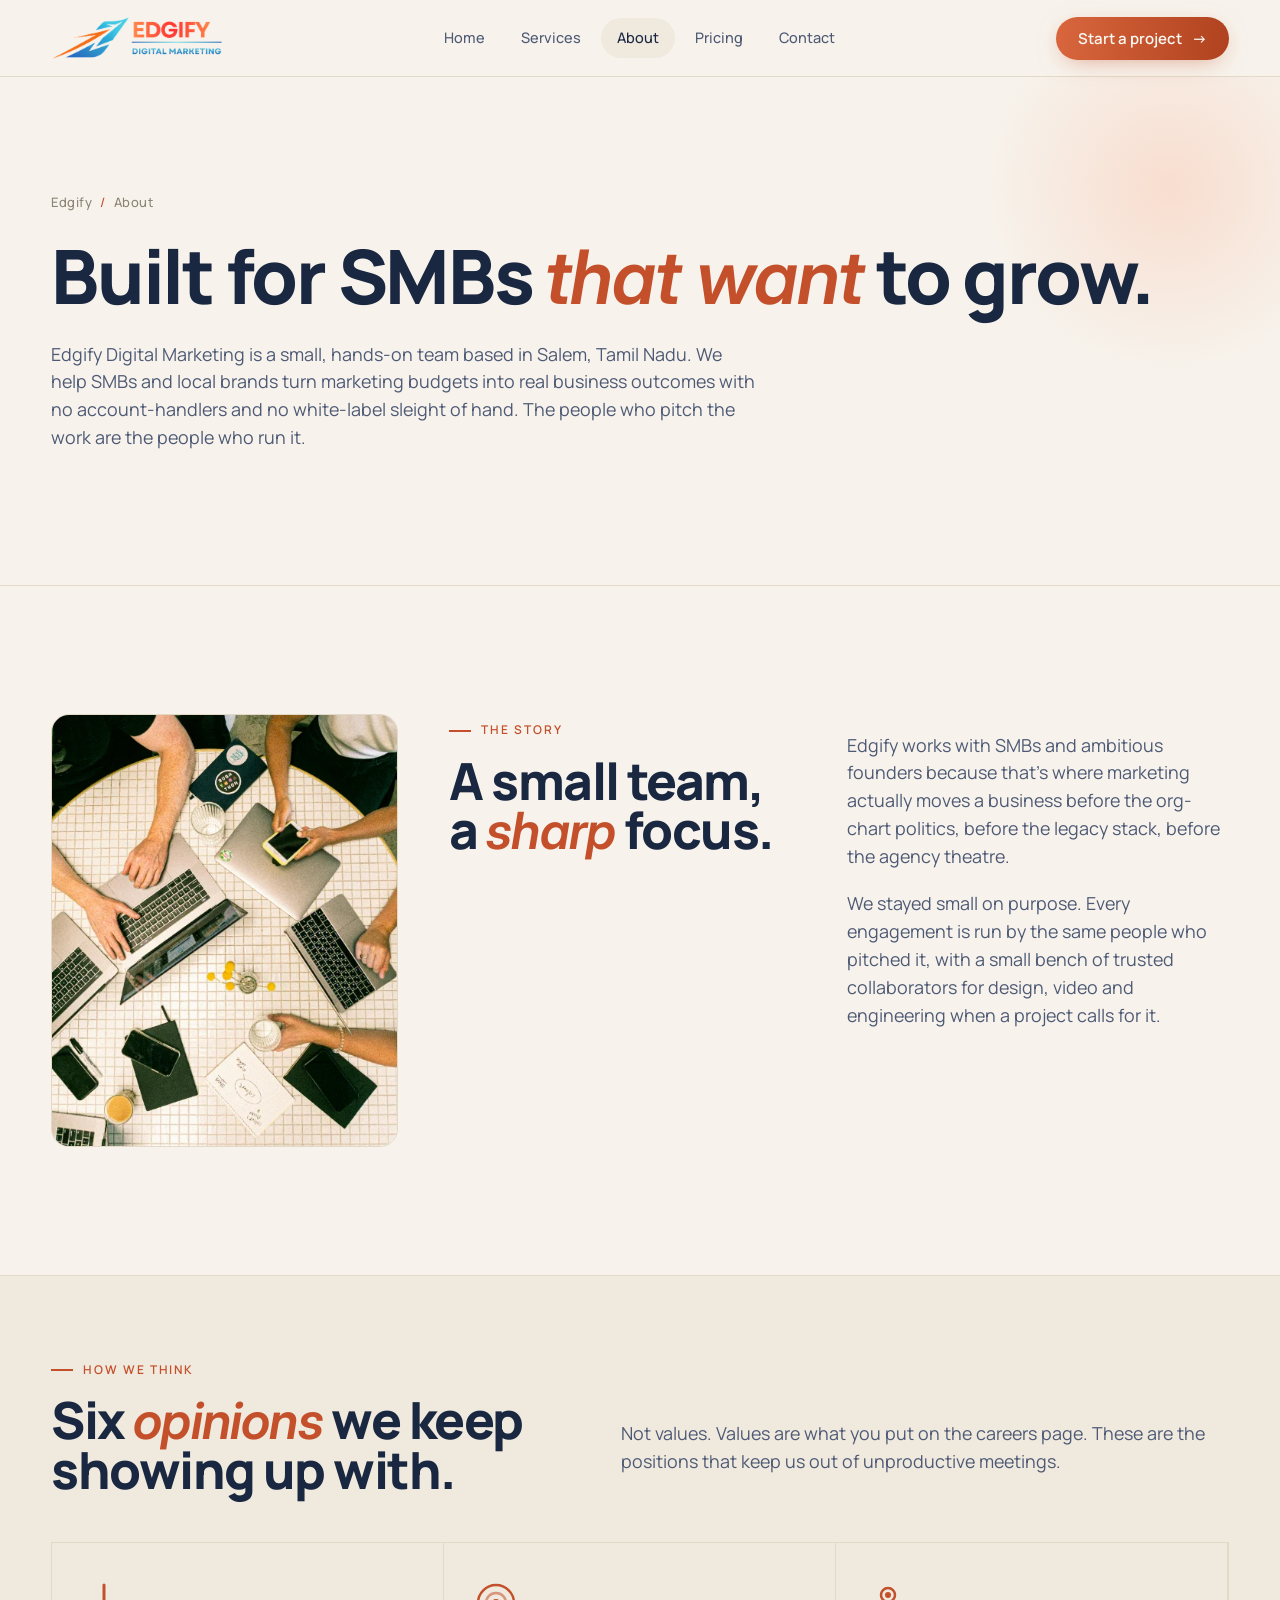
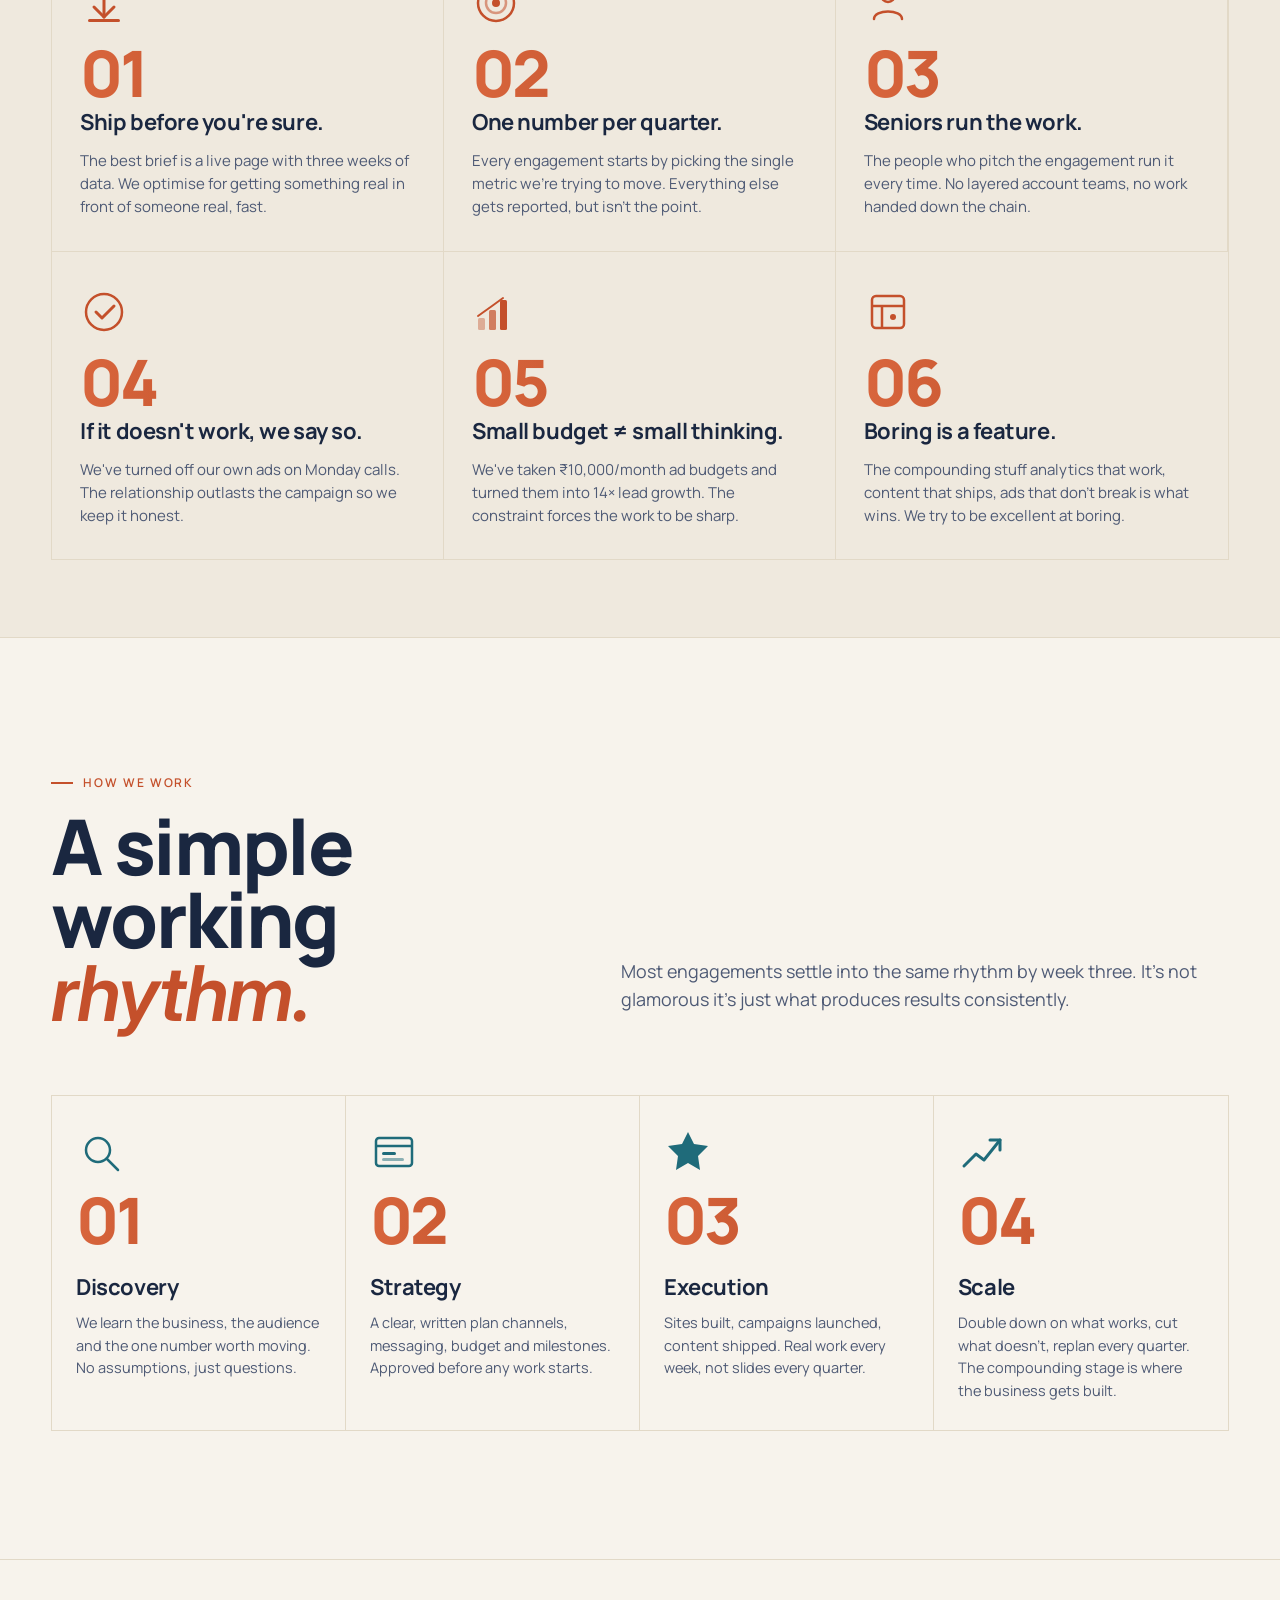
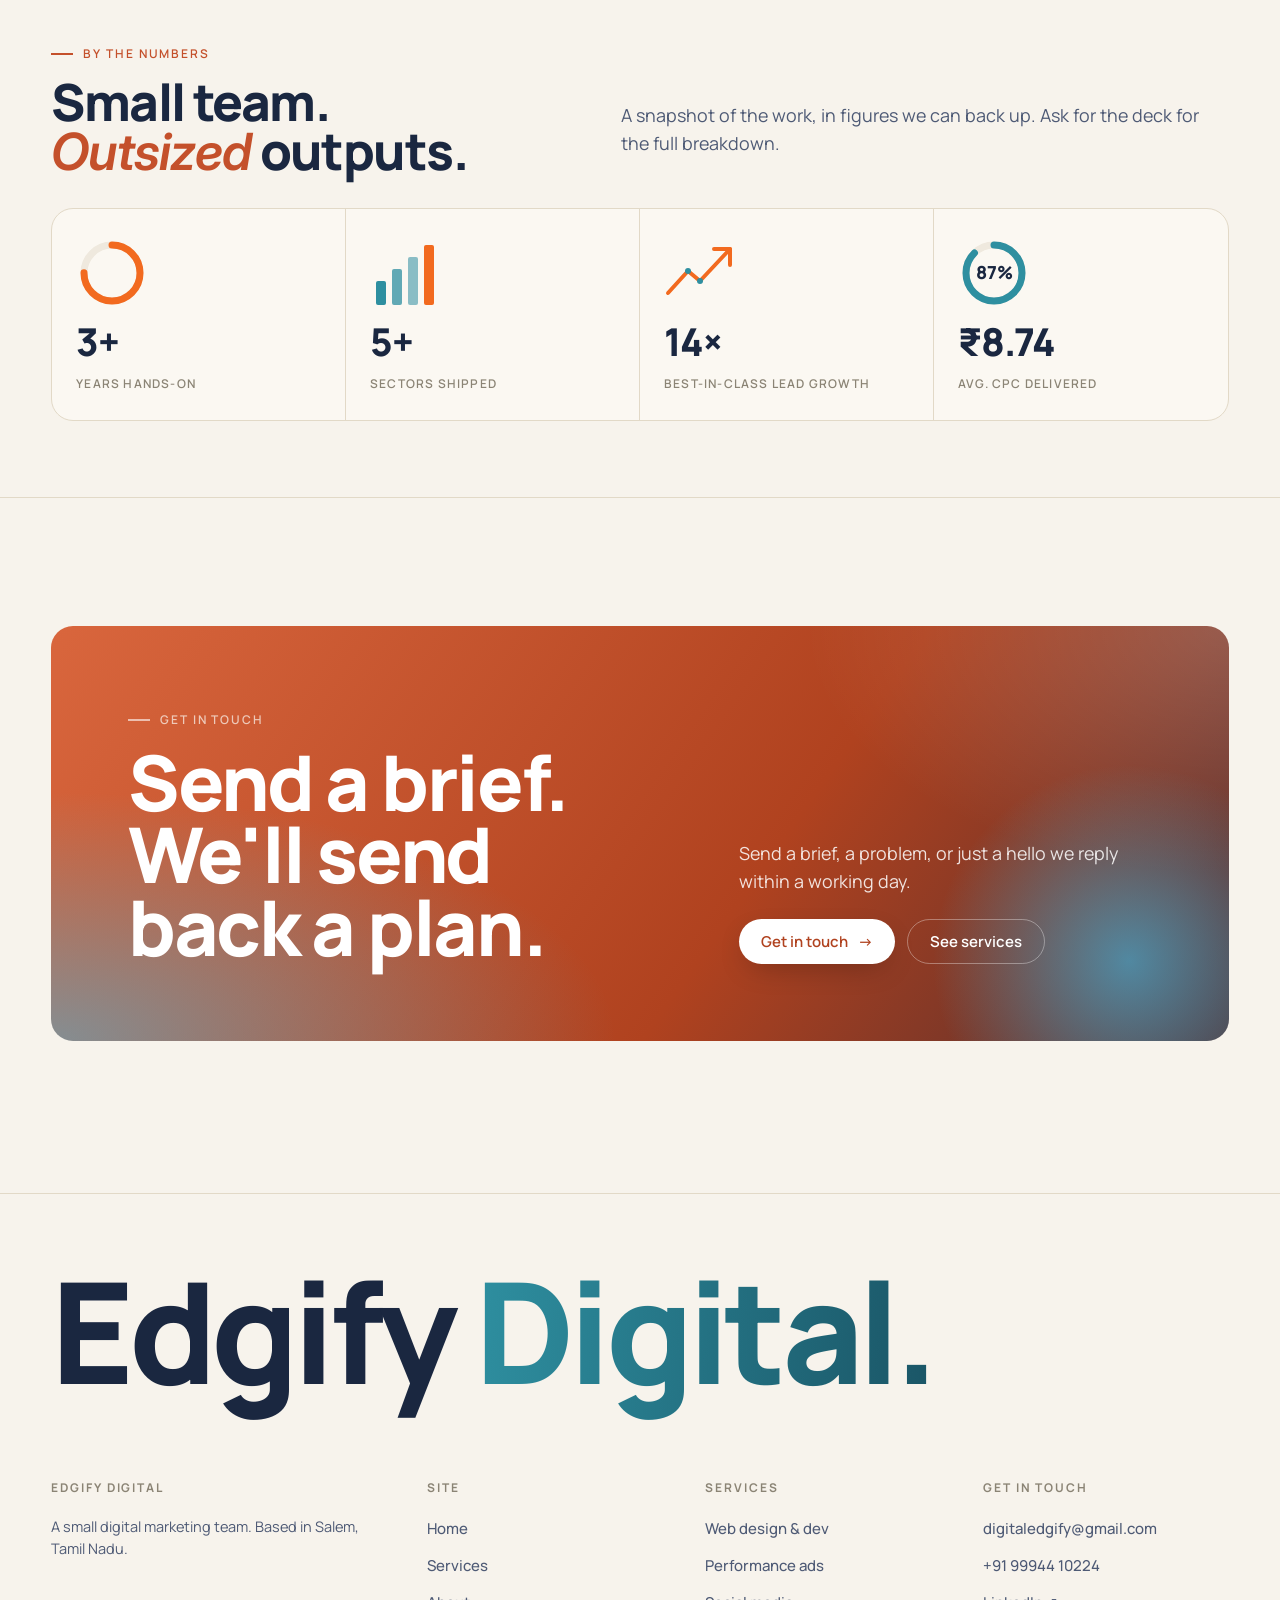
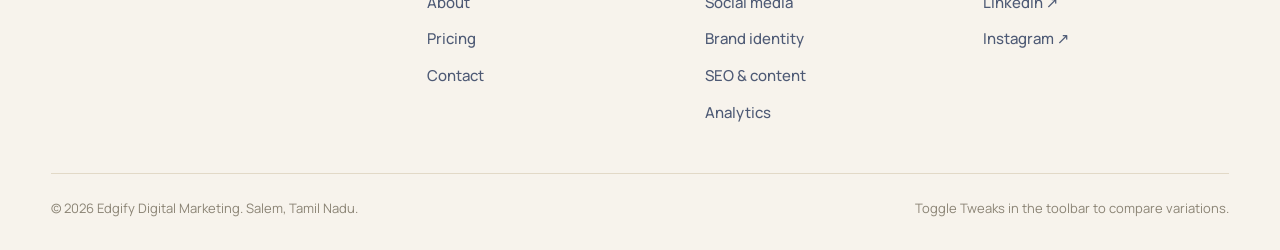
==== commit c9fc2acf: "Update about.html" ====
--- a/about.html
+++ b/about.html
@@ -3,11 +3,22 @@
 <head>
 <meta charset="UTF-8" />
 <meta name="viewport" content="width=device-width, initial-scale=1.0" />
+<!-- Google Tag Manager -->
+<script>(function(w,d,s,l,i){w[l]=w[l]||[];w[l].push({'gtm.start':
+new Date().getTime(),event:'gtm.js'});var f=d.getElementsByTagName(s)[0],
+j=d.createElement(s),dl=l!='dataLayer'?'&l='+l:'';j.async=true;j.src=
+'https://www.googletagmanager.com/gtm.js?id='+i+dl;f.parentNode.insertBefore(j,f);
+})(window,document,'script','dataLayer','GTM-NL3HXFH4');</script>
+<!-- End Google Tag Manager -->
 <title>About Edgify Digital Marketing</title>
 <meta name="description" content="A small agency for SMBs. Based in Salem, Tamil Nadu built for businesses that want to ship work, not pitches." />
 <link rel="stylesheet" href="assets/styles.css" />
 </head>
 <body data-screen-label="About">
+<!-- Google Tag Manager (noscript) -->
+<noscript><iframe src="https://www.googletagmanager.com/ns.html?id=GTM-NL3HXFH4"
+height="0" width="0" style="display:none;visibility:hidden"></iframe></noscript>
+<!-- End Google Tag Manager (noscript) -->
 
 <header class="nav">
  <div class="container nav-inner">
--- a/assets/styles.css
+++ b/assets/styles.css
@@ -1298,6 +1298,9 @@
   aspect-ratio: 4/5;
   border: 1px solid var(--line);
   background: var(--bg-2);
+  object-fit: cover;
+  border-radius: 18px;
+  display: block;
 }
 @media (max-width: 900px) {
   .story-grid { grid-template-columns: 1fr; }
@@ -1501,3 +1504,274 @@
   border-color: var(--accent);
   font-weight: 600;
 }
+
+/* =========================================================
+   MOBILE NAV — hamburger + slide-down drawer
+   ========================================================= */
+.nav-toggle {
+  display: none;
+  width: 44px;
+  height: 44px;
+  border-radius: 12px;
+  background: var(--bg-2);
+  border: 1px solid var(--line);
+  align-items: center;
+  justify-content: center;
+  flex-direction: column;
+  gap: 5px;
+  padding: 0;
+  margin-left: 4px;
+  transition: background .15s ease, border-color .15s ease;
+}
+.nav-toggle:hover { background: var(--surface); border-color: var(--text-dim); }
+.nav-toggle-bar {
+  display: block;
+  width: 20px;
+  height: 2px;
+  background: var(--text);
+  border-radius: 2px;
+  transition: transform .25s ease, opacity .2s ease;
+}
+.nav-toggle.is-open .nav-toggle-bar:nth-child(1) { transform: translateY(7px) rotate(45deg); }
+.nav-toggle.is-open .nav-toggle-bar:nth-child(2) { opacity: 0; }
+.nav-toggle.is-open .nav-toggle-bar:nth-child(3) { transform: translateY(-7px) rotate(-45deg); }
+
+.nav-mobile {
+  position: fixed;
+  top: 76px;
+  left: 0;
+  right: 0;
+  z-index: 49;
+  background: color-mix(in oklab, var(--bg) 96%, transparent);
+  backdrop-filter: blur(18px);
+  -webkit-backdrop-filter: blur(18px);
+  border-bottom: 1px solid var(--line);
+  max-height: 0;
+  opacity: 0;
+  overflow: hidden;
+  transition: max-height .3s ease, opacity .2s ease;
+  pointer-events: none;
+}
+.nav-mobile.is-open {
+  max-height: calc(100vh - 76px);
+  opacity: 1;
+  pointer-events: auto;
+  overflow-y: auto;
+}
+.nav-mobile-inner {
+  padding: 14px var(--pad) 28px;
+  display: flex;
+  flex-direction: column;
+  gap: 6px;
+}
+.nav-mobile-links {
+  display: flex;
+  flex-direction: column;
+  gap: 2px;
+  align-items: stretch;
+}
+.nav-mobile-links a {
+  display: flex;
+  align-items: center;
+  justify-content: space-between;
+  padding: 16px 18px;
+  border-radius: 14px;
+  font-family: var(--font-display);
+  font-weight: 600;
+  font-size: 20px;
+  letter-spacing: -0.015em;
+  color: var(--text);
+  border: 1px solid transparent;
+  transition: background .15s ease, border-color .15s ease, color .15s ease;
+}
+.nav-mobile-links a:hover { background: var(--bg-2); }
+.nav-mobile-links a.is-active {
+  background: var(--bg-2);
+  border-color: var(--line);
+  color: var(--accent);
+}
+.nav-mobile-links a::after {
+  content: "→";
+  color: var(--text-mute);
+  font-weight: 500;
+  transition: transform .2s ease, color .15s ease;
+}
+.nav-mobile-links a:hover::after { color: var(--accent); transform: translateX(3px); }
+.nav-mobile-cta {
+  display: flex;
+  margin-top: 10px;
+}
+.nav-mobile-cta .btn { width: 100%; justify-content: center; padding-block: 16px; }
+
+html.nav-locked, html.nav-locked body { overflow: hidden; }
+
+@media (max-width: 820px) {
+  .nav-toggle { display: inline-flex; }
+  .nav-cta { display: none; }
+  .nav-inner { gap: 12px; }
+}
+
+/* =========================================================
+   GENERAL MOBILE TUNING
+   ========================================================= */
+
+/* Tighter container padding on very small screens */
+@media (max-width: 480px) {
+  :root { --pad: 18px; }
+}
+
+/* Hero — better proportions on small screens */
+@media (max-width: 900px) {
+  .hero[data-layout="split"] .hero-visual {
+    aspect-ratio: 4/3;
+    min-height: 0;
+    max-height: 60vh;
+  }
+}
+@media (max-width: 640px) {
+  .hero { padding-top: 32px; padding-bottom: 48px; }
+  .hero[data-layout="split"] .hero-visual { aspect-ratio: 5/4; max-height: 380px; }
+  .hero-actions .btn { padding: 13px 18px; font-size: 14.5px; }
+  .hero-meta {
+    display: grid;
+    grid-template-columns: 1fr 1fr;
+    gap: 20px 24px;
+    margin-top: 36px;
+    padding-top: 22px;
+  }
+  .hero-meta > div { min-width: 0; }
+  .hero-meta .num { font-size: 30px; }
+  .hero-meta .lbl { font-size: 12px; }
+}
+@media (max-width: 420px) {
+  .hero-actions { gap: 10px; }
+  .hero-actions .btn { width: 100%; justify-content: center; }
+}
+
+/* Section padding cap on small screens */
+@media (max-width: 640px) {
+  .section { padding-block: 56px; }
+  .section-tight { padding-block: 40px; }
+  .section-head { margin-bottom: 32px; gap: 18px; }
+}
+
+/* Display type — pull down on tiny screens (override inline font-size on hero h1) */
+@media (max-width: 640px) {
+  .h-xl { font-size: clamp(40px, 11vw, 64px) !important; line-height: 1; }
+}
+@media (max-width: 420px) {
+  .h-xl { font-size: clamp(38px, 12vw, 52px) !important; line-height: 1; }
+  .h-lg { font-size: clamp(32px, 9vw, 44px); line-height: 1.02; }
+  .h-md { font-size: clamp(26px, 7vw, 34px); }
+  .lede { font-size: 16px; }
+}
+
+/* Services — single col earlier, tighter padding */
+@media (max-width: 640px) {
+  .service { padding: 28px 22px 26px; gap: 14px; }
+  .service-mark { width: 44px; height: 44px; }
+  .service h3 { font-size: 21px; }
+  .service p { font-size: 14.5px; }
+}
+
+/* Steps — single column on the smallest screens */
+@media (max-width: 520px) {
+  .steps { grid-template-columns: 1fr; }
+  .step { border-right: 0 !important; padding: 26px 22px 24px; }
+  .step:last-child { border-bottom: 0; }
+  .step-num { font-size: 44px; }
+}
+
+/* Funnel — single column on tiny screens */
+@media (max-width: 520px) {
+  .funnel { grid-template-columns: 1fr; }
+  .funnel-stage { border-right: 0; border-bottom: 1px solid var(--line); padding: 22px 20px 24px; }
+  .funnel-stage:last-child { border-bottom: 0; }
+}
+
+/* Case studies — stack at 540px and trim padding */
+@media (max-width: 540px) {
+  .work { grid-template-columns: 1fr; gap: 18px; }
+  .case-feature, .case-half { grid-column: 1 / -1; }
+  .case-body { padding: 20px 22px 22px; }
+  .case h4 { font-size: 21px; }
+  .case-thumb { font-size: 26px; padding: 18px; }
+  .case-thumb.has-shot .thumb-label { font-size: 18px; left: 16px; bottom: 16px; padding: 8px 12px; }
+  .case-result { gap: 14px; margin-top: 16px; padding-top: 14px; }
+  .case-result .num { font-size: 20px; }
+}
+
+/* CTA block — tighter on mobile */
+@media (max-width: 640px) {
+  .cta-block { padding: 36px 28px; gap: 20px; }
+  .cta-block .hero-actions { margin-top: 18px; }
+}
+
+/* Marquee — smaller, faster on mobile so it reads */
+@media (max-width: 640px) {
+  .marquee { padding-block: 14px; }
+  .marquee-track { gap: 36px; font-size: 18px; animation-duration: 24s; }
+}
+
+/* Footer */
+@media (max-width: 640px) {
+  .footer { padding-block: 44px 24px; }
+  .footer-claim { margin-bottom: 36px; }
+  .footer-grid { grid-template-columns: 1fr; gap: 28px; padding-bottom: 32px; }
+}
+@media (max-width: 720px) {
+  .footer-bottom {
+    flex-direction: column;
+    align-items: flex-start;
+    gap: 10px;
+    text-align: left;
+  }
+}
+
+/* Page banner — tighter */
+@media (max-width: 640px) {
+  .page-banner { padding-block: 56px; }
+  .page-banner .crumbs { margin-bottom: 18px; }
+}
+
+/* Services list page rows */
+@media (max-width: 640px) {
+  .svc-row { padding: 28px 0; gap: 14px; }
+  .svc-row, .svc-row.has-art { grid-template-columns: 48px 1fr; }
+  .svc-title { font-size: 24px; }
+  .svc-desc { font-size: 15px; }
+}
+
+/* Contact form */
+@media (max-width: 640px) {
+  .field input, .field textarea, .field select { padding: 13px 14px; font-size: 16px; }
+  .field textarea { min-height: 120px; }
+}
+
+/* Inline contact strip (contact.html) — stack on mobile */
+@media (max-width: 820px) {
+  .contact-strip { grid-template-columns: 1fr !important; }
+  .contact-strip > div { border-right: 0 !important; border-bottom: 1px solid var(--line); }
+  .contact-strip > div:last-child { border-bottom: 0 !important; }
+}
+
+/* Tweaks panel — fit small screens, sit above mobile nav */
+@media (max-width: 480px) {
+  #tweaks-panel {
+    left: 12px;
+    right: 12px;
+    bottom: 12px;
+    width: auto;
+  }
+  .tweak-options { grid-template-columns: 1fr 1fr; }
+}
+
+/* Buttons — bigger tap targets, never overflow */
+@media (max-width: 480px) {
+  .btn { padding: 13px 18px; }
+}
+
+/* Prevent horizontal overflow on small screens */
+@media (max-width: 640px) {
+  html, body { overflow-x: hidden; }
+}
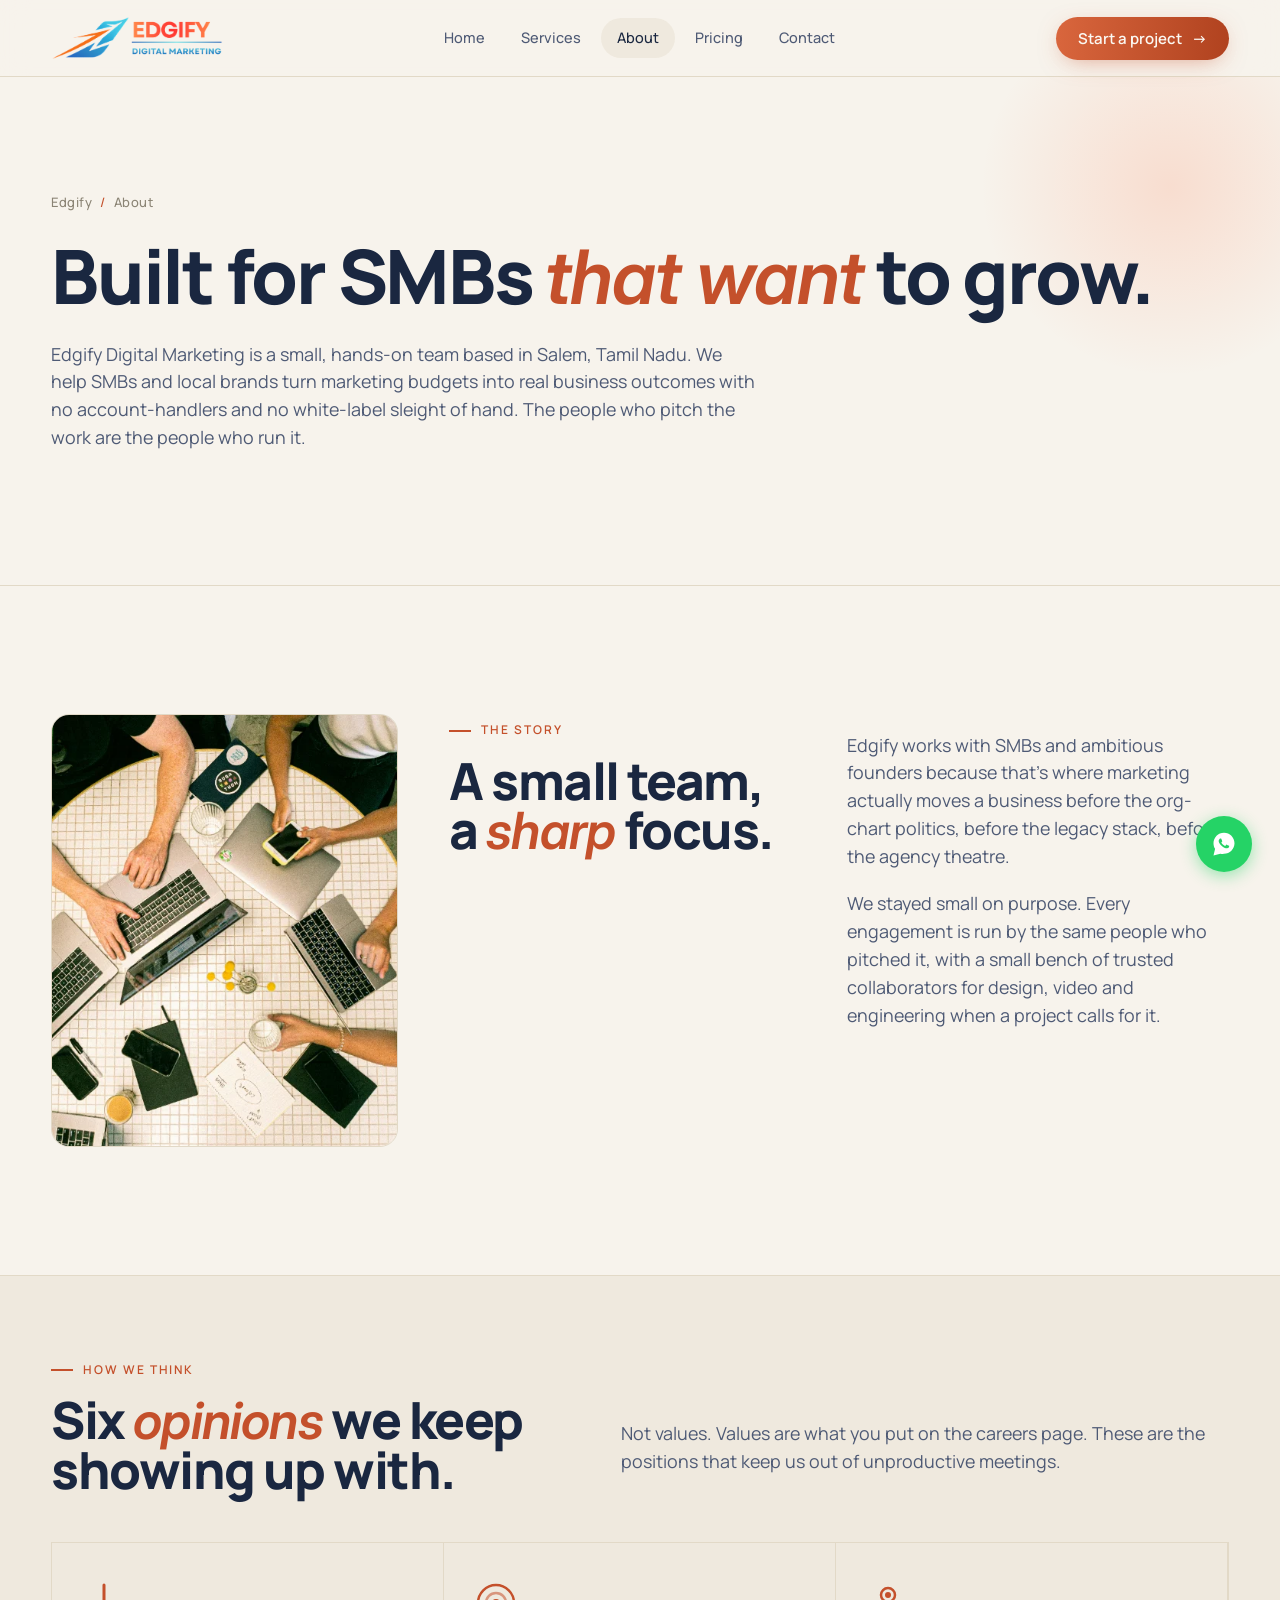
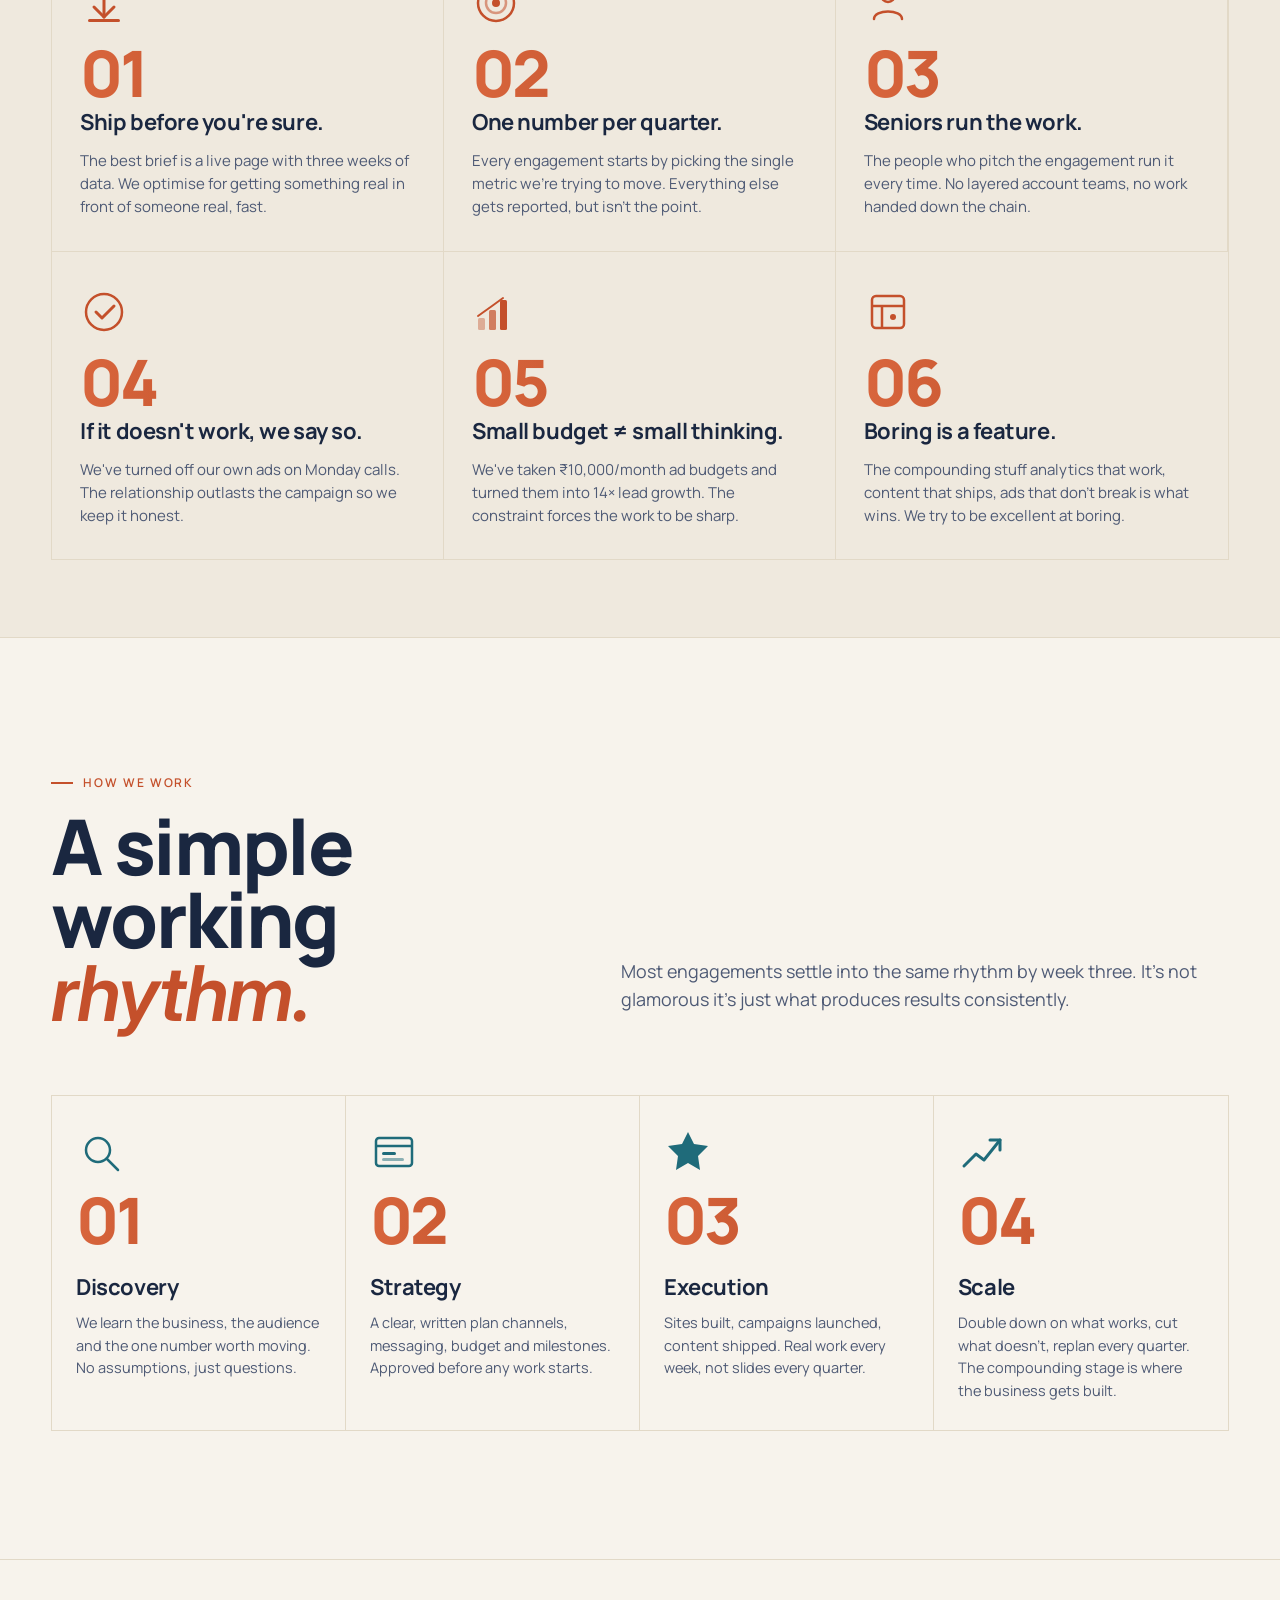
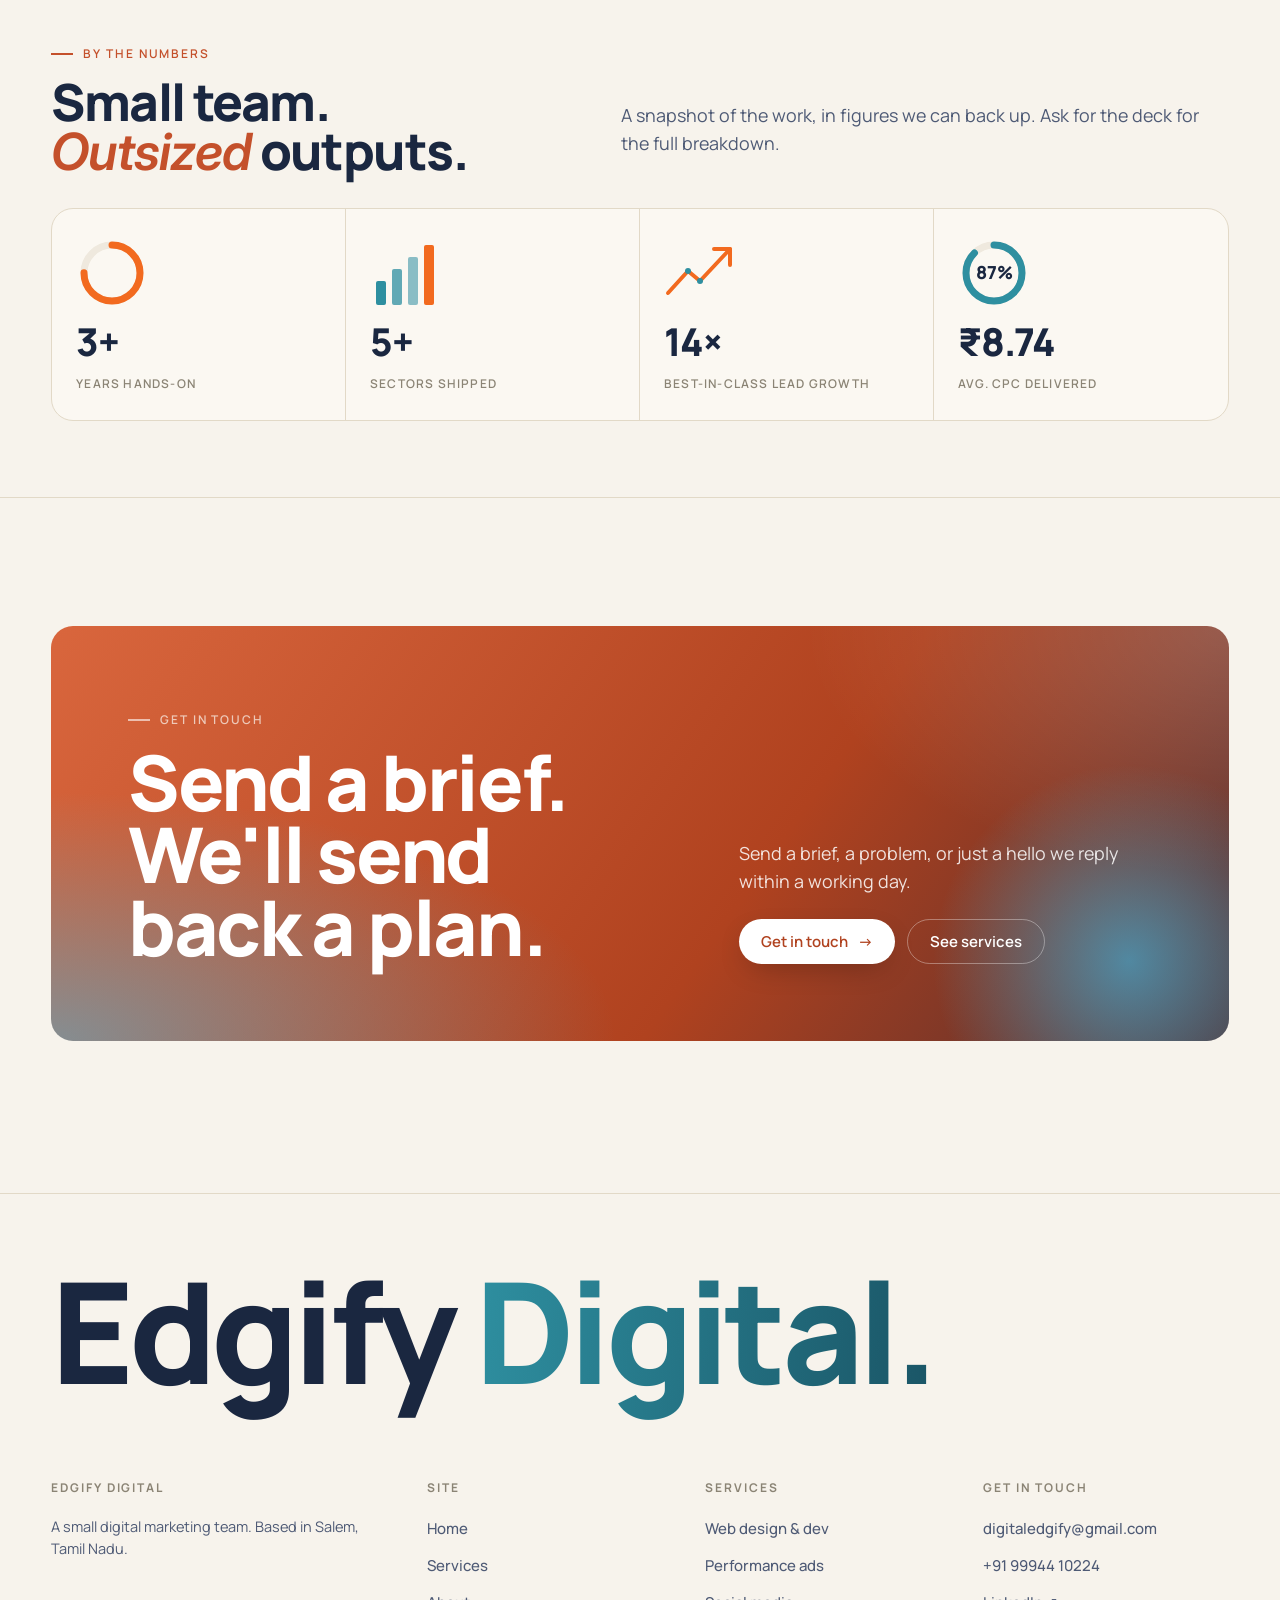
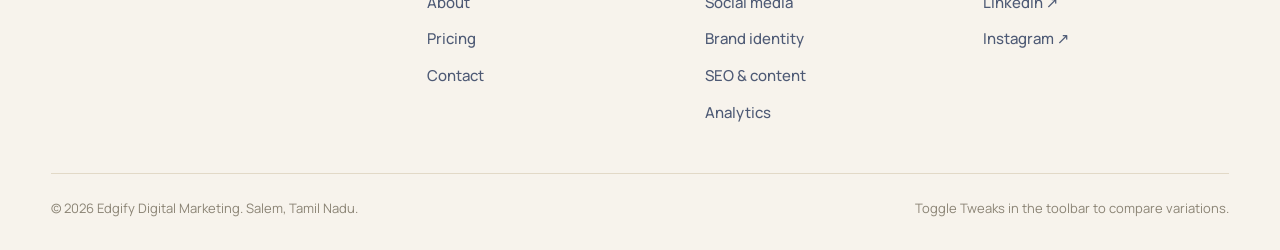
==== commit eb276552: "Update about.html" ====
--- a/about.html
+++ b/about.html
@@ -342,5 +342,34 @@
 <script src="assets/image-slot.js"></script>
 <script src="assets/mobile-nav.js"></script>
 <script src="assets/tweaks.js"></script>
+
+
+<!-- WhatsApp Float Button -->
+<a href="https://api.whatsapp.com/send?phone=919994410224&text=Hi!%20I'd%20like%20to%20book%20a%20free%20consultation%20with%20Edgify." 
+   target="_blank" 
+   rel="noopener"
+   aria-label="Chat on WhatsApp"
+   style="
+     position:fixed;
+     bottom:28px;
+     right:28px;
+     z-index:999;
+     width:56px;
+     height:56px;
+     background:#25D366;
+     border-radius:50%;
+     display:flex;
+     align-items:center;
+     justify-content:center;
+     box-shadow:0 4px 16px rgba(37,211,102,0.45);
+     transition:transform .2s ease;
+   "
+   onmouseover="this.style.transform='scale(1.1)'"
+   onmouseout="this.style.transform='scale(1)'">
+  <svg width="28" height="28" viewBox="0 0 32 32" fill="white" xmlns="http://www.w3.org/2000/svg">
+    <path d="M16 3C9.373 3 4 8.373 4 15c0 2.385.668 4.61 1.832 6.5L4 29l7.75-1.812A11.94 11.94 0 0016 27c6.627 0 12-5.373 12-12S22.627 3 16 3zm5.844 16.523c-.248.697-1.458 1.332-2.01 1.414-.516.077-1.168.11-1.883-.118-.434-.137-.99-.32-1.703-.627-2.994-1.292-4.953-4.3-5.104-4.498-.148-.199-1.207-1.605-1.207-3.063 0-1.457.763-2.175 1.033-2.47.27-.294.588-.368.784-.368.197 0 .393.002.565.01.182.009.425-.069.665.507.248.59.843 2.047.917 2.195.073.148.122.32.024.516-.098.197-.148.32-.295.492-.148.173-.312.386-.444.518-.148.147-.302.308-.13.603.172.295.765 1.262 1.642 2.044 1.128 1.005 2.079 1.316 2.374 1.464.295.148.467.123.64-.074.172-.197.738-.861.935-1.156.197-.295.394-.246.665-.148.27.099 1.722.812 2.017.96.295.148.492.222.566.344.073.122.073.697-.175 1.393z"/>
+  </svg>
+</a>
+<!-- End WhatsApp Float Button -->
 </body>
 </html>
